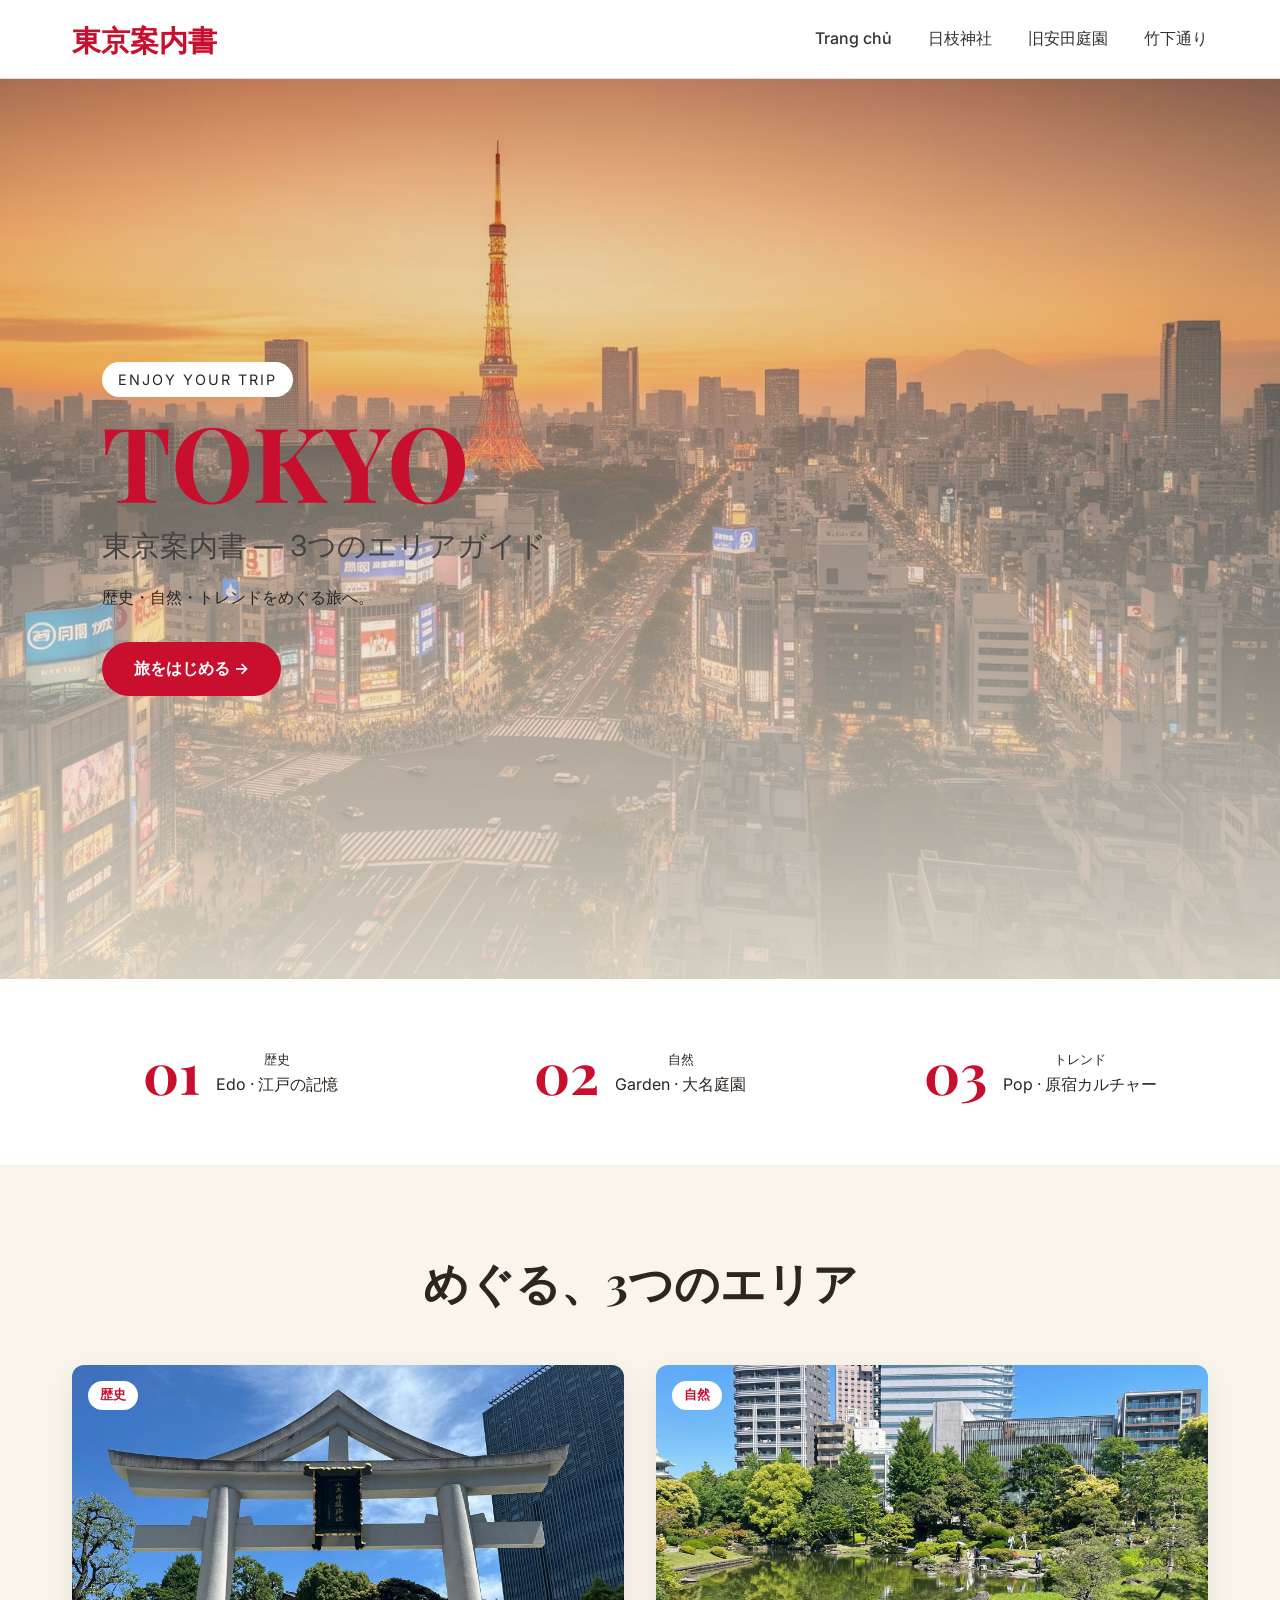
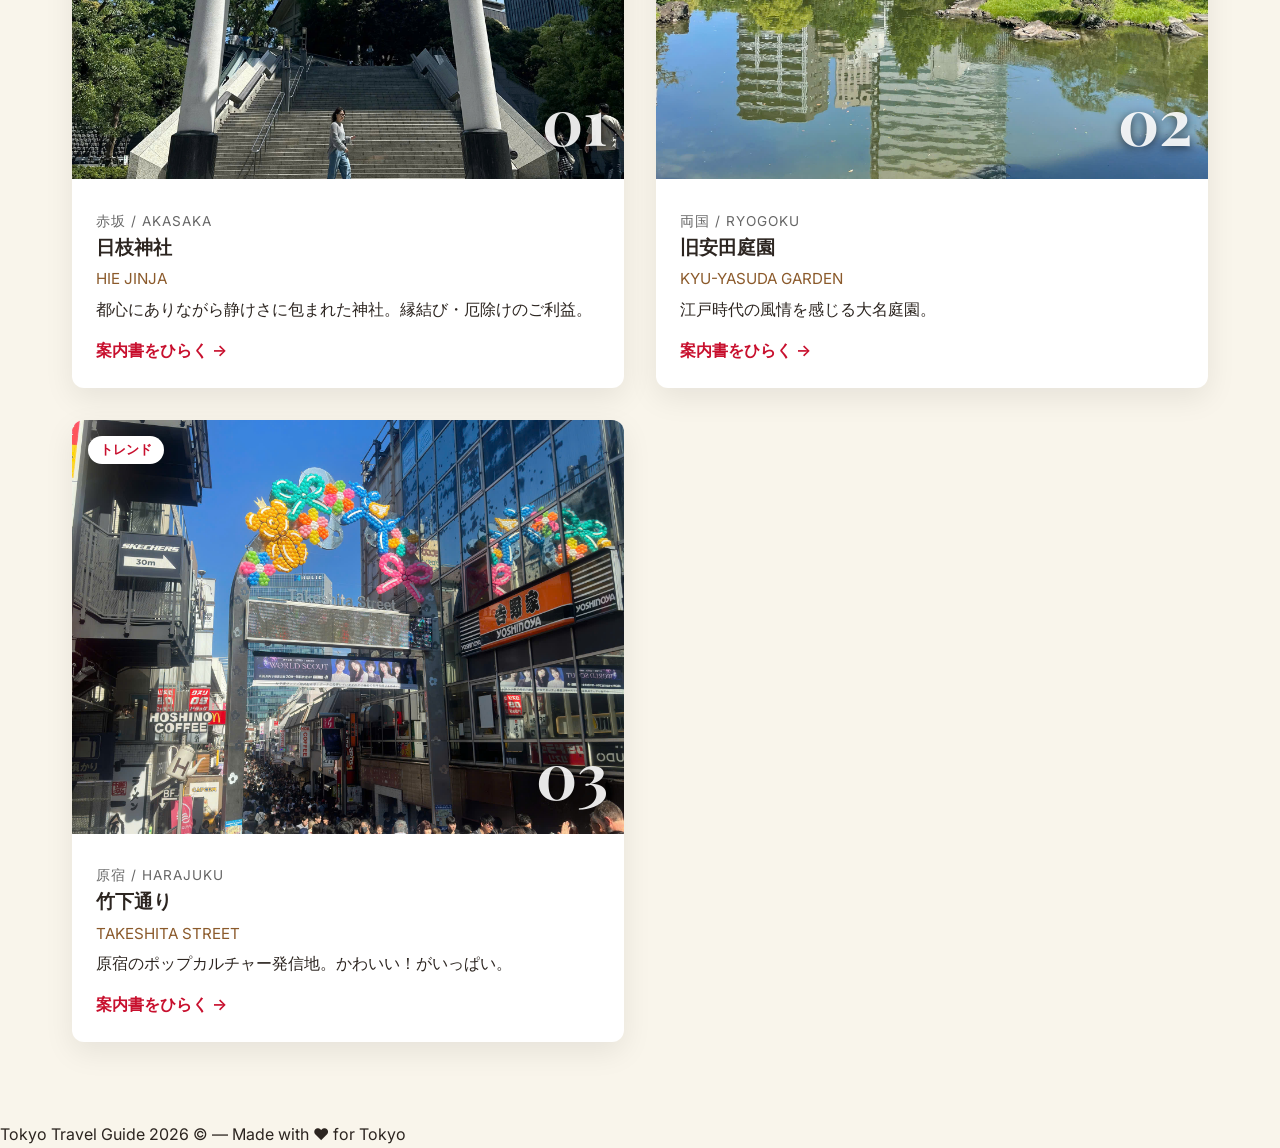
==== index.html @ 8ff888a6 "..." ====
<!DOCTYPE html>
<html lang="vi">
<head>
  <meta charset="UTF-8">
  <meta name="viewport" content="width=device-width, initial-scale=1.0">
  <meta name="google-site-verification" content="y7uk4CT55xL7NDt7RPCHn3eJYtoaYUUge5u9SjyBNOw" />
  <title>東京案内書 — Tokyo Travel Guide</title>
  <link rel="stylesheet" href="css/style.css">
  <link href="https://fonts.googleapis.com/css2?family=Noto+Serif+JP:wght@400;700&family=Playfair+Display:wght@700&family=Inter:wght@400;500;600&display=swap" rel="stylesheet">
</head>
<body>
  <!-- Navbar -->
  <nav class="navbar">
    <div class="nav-container">
      <a href="index.html" class="logo">東京案内書</a>
      <div class="nav-links">
        <a href="index.html">Trang chủ</a>
        <a href="hie-jinja.html">日枝神社</a>
        <a href="kyu-yasuda.html">旧安田庭園</a>
        <a href="takeshita.html">竹下通り</a>
      </div>
    </div>
  </nav>

  <!-- HERO -->
  <section class="hero">
    <img src="assets/hero-tokyo.jpg" alt="Tokyo" class="hero-bg">
    <div class="hero-overlay"></div>
    <div class="hero-content">
      <div class="badge">ENJOY YOUR TRIP</div>
      <h1>TOKYO</h1>
      <p class="subtitle">東京案内書 — 3つのエリアガイド</p>
      <p class="desc">歴史・自然・トレンドをめぐる旅へ。</p>
      <a href="#spots" class="btn">旅をはじめる →</a>
    </div>
  </section>

  <!-- Intro Strip -->
  <section class="intro-strip">
    <div class="strip-grid">
      <div class="strip-item"><span class="num">01</span><div><small>歴史</small><div>Edo · 江戸の記憶</div></div></div>
      <div class="strip-item"><span class="num">02</span><div><small>自然</small><div>Garden · 大名庭園</div></div></div>
      <div class="strip-item"><span class="num">03</span><div><small>トレンド</small><div>Pop · 原宿カルチャー</div></div></div>
    </div>
  </section>

  <!-- Spots-->
  <section id="spots" class="spots">
    <div class="container">
      <h2>めぐる、3つのエリア</h2>
      <div class="spots-grid">
        <a href="hie-jinja.html" class="spot-card">
          <div class="img-wrapper">
            <img src="assets/hie.jpg" alt="日枝神社">
            <div class="tag">歴史</div>
            <div class="number">01</div>
          </div>
          <div class="content">
            <div class="area">赤坂 / AKASAKA</div>
            <h3>日枝神社</h3>
            <div class="romaji">HIE JINJA</div>
            <p>都心にありながら静けさに包まれた神社。縁結び・厄除けのご利益。</p>
            <span class="link">案内書をひらく →</span>
          </div>
        </a>

        <a href="kyu-yasuda.html" class="spot-card">
          <div class="img-wrapper">
            <img src="assets/yasuda.jpg" alt="旧安田庭園">
            <div class="tag">自然</div>
            <div class="number">02</div>
          </div>
          <div class="content">
            <div class="area">両国 / RYOGOKU</div>
            <h3>旧安田庭園</h3>
            <div class="romaji">KYU-YASUDA GARDEN</div>
            <p>江戸時代の風情を感じる大名庭園。</p>
            <span class="link">案内書をひらく →</span>
          </div>
        </a>

        <a href="takeshita.html" class="spot-card">
          <div class="img-wrapper">
            <img src="assets/takeshita.jpg" alt="竹下通り">
            <div class="tag">トレンド</div>
            <div class="number">03</div>
          </div>
          <div class="content">
            <div class="area">原宿 / HARAJUKU</div>
            <h3>竹下通り</h3>
            <div class="romaji">TAKESHITA STREET</div>
            <p>原宿のポップカルチャー発信地。かわいい！がいっぱい。</p>
            <span class="link">案内書をひらく →</span>
          </div>
        </a>
      </div>
    </div>
  </section>

  <footer class="footer">
    <p>Tokyo Travel Guide 2026 © — Made with ❤️ for Tokyo</p>
  </footer>

  <script src="js/script.js"></script>
</body>
</html>
---- css/style.css ----
:root {
  --primary: #c8102e;
  --paper: #f8f1e3;
  --text: #2c2520;
  --accent: #8b5a2b;
}

* { margin:0; padding:0; box-sizing:border-box; }
body {
  font-family: 'Inter', system-ui, sans-serif;
  color: var(--text);
  line-height: 1.6;
  background: #f9f5eb;
}

/* Navbar */
.navbar {
  background: white;
  border-bottom: 1px solid #ddd;
  position: sticky;
  top: 0;
  z-index: 100;
}
.nav-container {
  max-width: 1200px;
  margin: 0 auto;
  padding: 1rem 2rem;
  display: flex;
  justify-content: space-between;
  align-items: center;
}
.logo {
  font-family: 'Playfair Display', serif;
  font-size: 1.8rem;
  font-weight: 700;
  color: var(--primary);
  text-decoration: none;
}
.nav-links a {
  margin-left: 2rem;
  text-decoration: none;
  color: #333;
  font-weight: 500;
}

/* Hero */
.hero {
  height: 100vh;
  position: relative;
  display: flex;
  align-items: center;
}
.hero-bg {
  position: absolute;
  inset: 0;
  width: 100%;
  height: 100%;
  object-fit: cover;
}
.hero-overlay {
  position: absolute;
  inset: 0;
  background: linear-gradient(to bottom, rgba(0,0,0,0.1), rgba(248,241,227,0.85));
}
.hero-content {
  position: relative;
  max-width: 700px;
  margin-left: 8%;
  z-index: 2;
}
.badge {
  display: inline-block;
  background: white;
  padding: 6px 16px;
  border-radius: 9999px;
  font-size: 0.9rem;
  letter-spacing: 2px;
  margin-bottom: 1rem;
}
.hero-content h1 {
  font-family: 'Playfair Display', serif;
  font-size: 6.5rem;
  line-height: 0.9;
  color: var(--primary);
}
.subtitle {
  font-size: 1.8rem;
  margin: 1rem 0;
  color: #444;
}
.btn {
  display: inline-block;
  background: var(--primary);
  color: white;
  padding: 14px 32px;
  border-radius: 9999px;
  text-decoration: none;
  font-weight: 600;
  margin-top: 2rem;
  transition: all 0.3s;
}
.btn:hover { transform: translateY(-3px); background: #a00; }

/* Intro Strip */
.intro-strip {
  background: white;
  padding: 2rem 0;
  border-bottom: 1px solid #eee;
}
.strip-grid {
  max-width: 1200px;
  margin: 0 auto;
  display: grid;
  grid-template-columns: repeat(3, 1fr);
  text-align: center;
}
.strip-item {
  display: flex;
  align-items: center;
  justify-content: center;
  gap: 1rem;
  padding: 1rem;
}
.num {
  font-size: 3.5rem;
  font-weight: 700;
  color: var(--primary);
  font-family: 'Playfair Display', serif;
}

/* Spots */
.spots { padding: 5rem 0; background: #f9f5eb; }
.container { max-width: 1200px; margin: 0 auto; padding: 0 2rem; }
.spots h2 {
  text-align: center;
  font-size: 2.8rem;
  margin-bottom: 3rem;
  font-family: 'Playfair Display', serif;
}
.spots-grid {
  display: grid;
  grid-template-columns: repeat(auto-fit, minmax(360px, 1fr));
  gap: 2rem;
}
.spot-card {
  background: white;
  border-radius: 12px;
  overflow: hidden;
  box-shadow: 0 10px 30px rgba(0,0,0,0.08);
  transition: transform 0.4s;
  text-decoration: none;
  color: inherit;
}
.spot-card:hover {
  transform: translateY(-12px);
}
.img-wrapper {
  position: relative;
  aspect-ratio: 4/3;
}
.img-wrapper img {
  width: 100%;
  height: 100%;
  object-fit: cover;
}
.tag {
  position: absolute;
  top: 16px;
  left: 16px;
  background: white;
  padding: 4px 12px;
  border-radius: 9999px;
  font-size: 0.8rem;
  font-weight: 600;
  color: var(--primary);
}
.number {
  position: absolute;
  bottom: 16px;
  right: 16px;
  font-size: 4rem;
  font-weight: 700;
  color: rgba(255,255,255,0.9);
  font-family: 'Playfair Display', serif;
  text-shadow: 0 2px 10px rgba(0,0,0,0.6);
}
.content {
  padding: 1.5rem;
}
.area { font-size: 0.85rem; color: #666; letter-spacing: 1px; }
.romaji { color: var(--accent); font-size: 0.95rem; margin: 0.3rem 0; }
.link {
  color: var(--primary);
  font-weight: 600;
  margin-top: 1rem;
  display: inline-block;
}

/* ==================== CSS CHO TRANG CHI TIẾT (hie-jinja, kyu-yasuda, takeshita) ==================== */
.spot-hero {
  height: 85vh;
  position: relative;
  display: flex;
  align-items: center;
}
.spot-hero img {
  position: absolute;
  inset: 0;
  width: 100%;
  height: 100%;
  object-fit: cover;
}
.hero-text {
  position: relative;
  z-index: 2;
  max-width: 700px;
  margin-left: 8%;
  color: white;
}
.spot-hero .hero-text h1 {
  font-size: 4.8rem;
  line-height: 1.1;
  text-shadow: 0 4px 20px rgba(0,0,0,0.6);
}
.spot-hero .romaji {
  font-size: 1.4rem;
  margin-top: 8px;
}

/* Spot Content */
.spot-content {
  padding: 4rem 0;
}
.info-grid {
  display: grid;
  grid-template-columns: repeat(auto-fit, minmax(240px, 1fr));
  gap: 1.5rem;
  margin: 3rem 0;
}
.info-item {
  background: white;
  padding: 1.5rem;
  border-radius: 12px;
  box-shadow: 0 5px 15px rgba(0,0,0,0.05);
}
.highlights {
  display: grid;
  grid-template-columns: repeat(auto-fit, minmax(300px, 1fr));
  gap: 1.5rem;
  margin: 3rem 0;
}
.highlight-card {
  background: white;
  padding: 1.8rem;
  border-radius: 12px;
}
.route-list {
  background: white;
  padding: 2rem;
  border-radius: 12px;
  margin: 2.5rem 0;
}
.route-list li {
  padding: 1rem 0;
  border-bottom: 1px dashed #ddd;
}
.route-list li:last-child { border: none; }

.closing {
  text-align: center;
  font-size: 1.45rem;
  font-style: italic;
  color: var(--accent);
  margin: 4rem 0;
  padding: 2rem;
}

/* Responsive */
@media (max-width: 768px) {
  .hero-content h1 { font-size: 4.5rem; }
  .spot-hero .hero-text h1 { font-size: 3.5rem; }
  .strip-grid { grid-template-columns: 1fr; }
  .nav-links a { margin-left: 1rem; font-size: 0.95rem; }
}
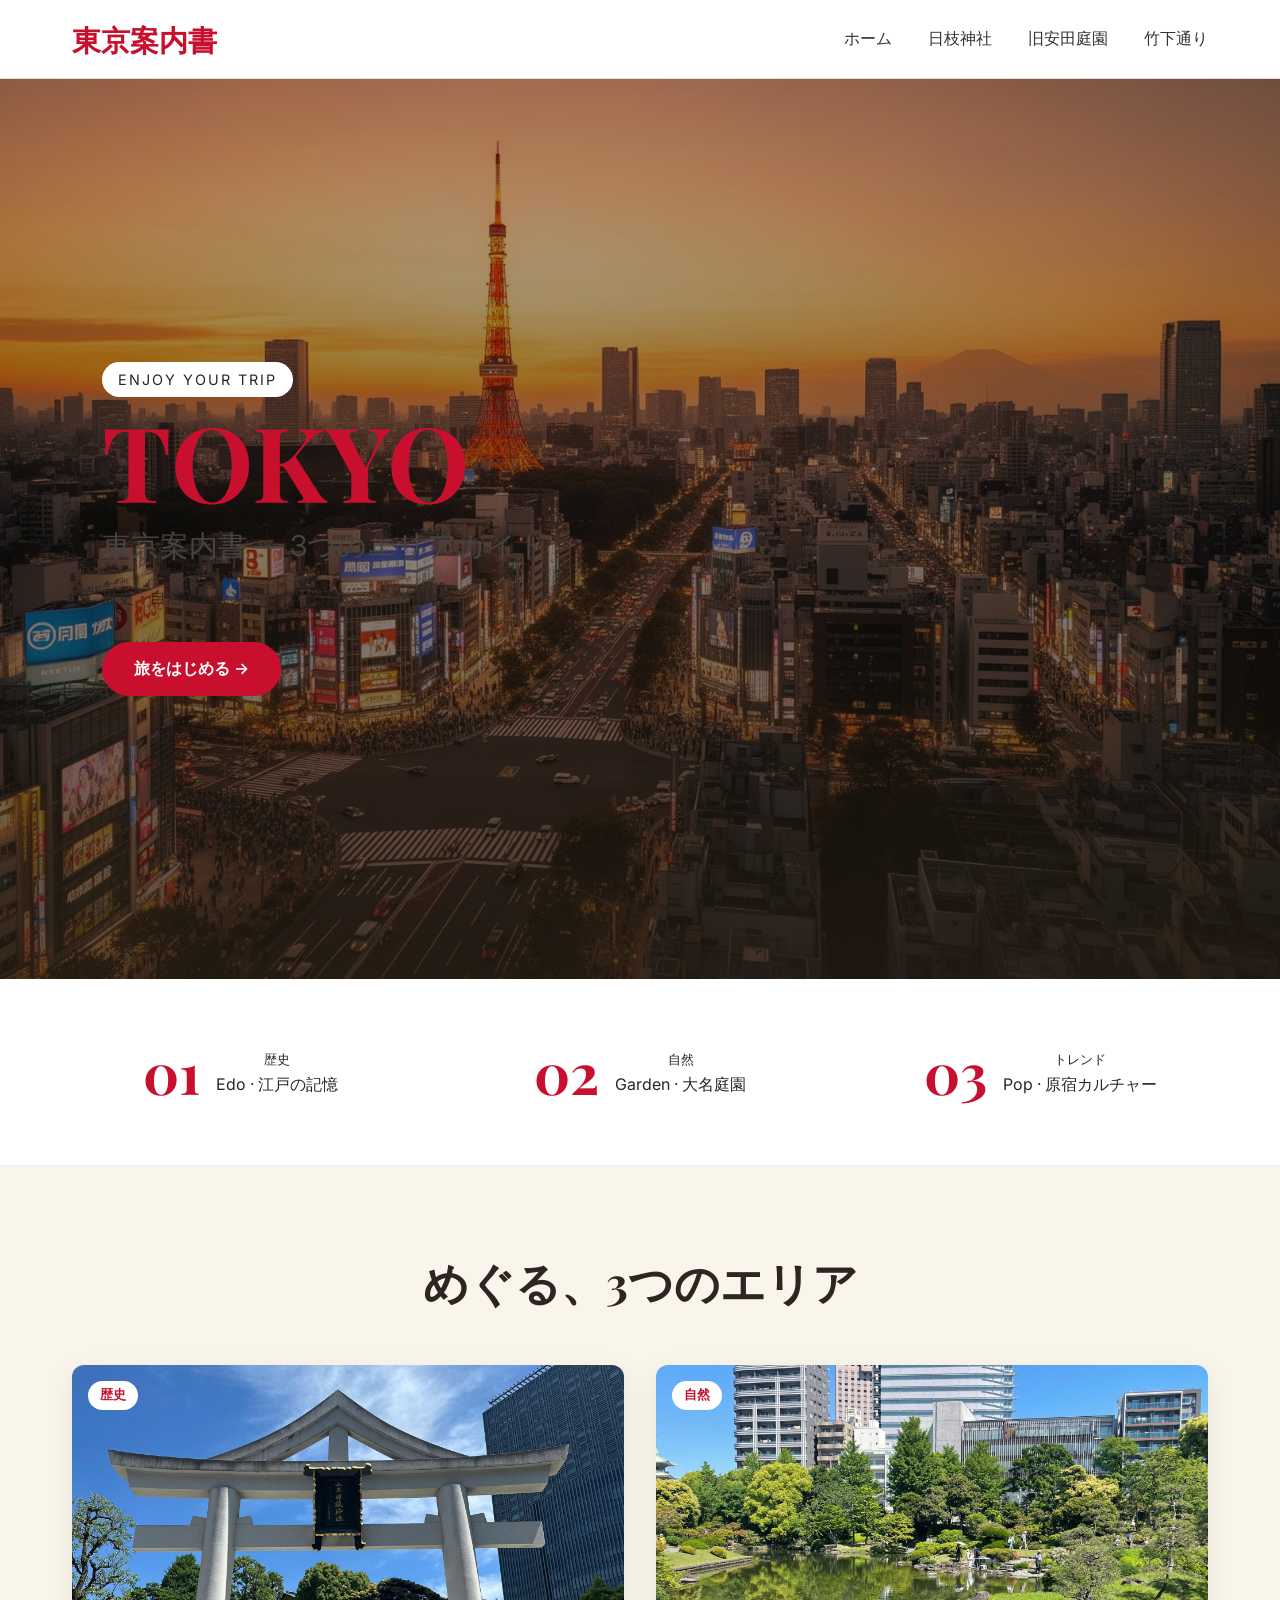
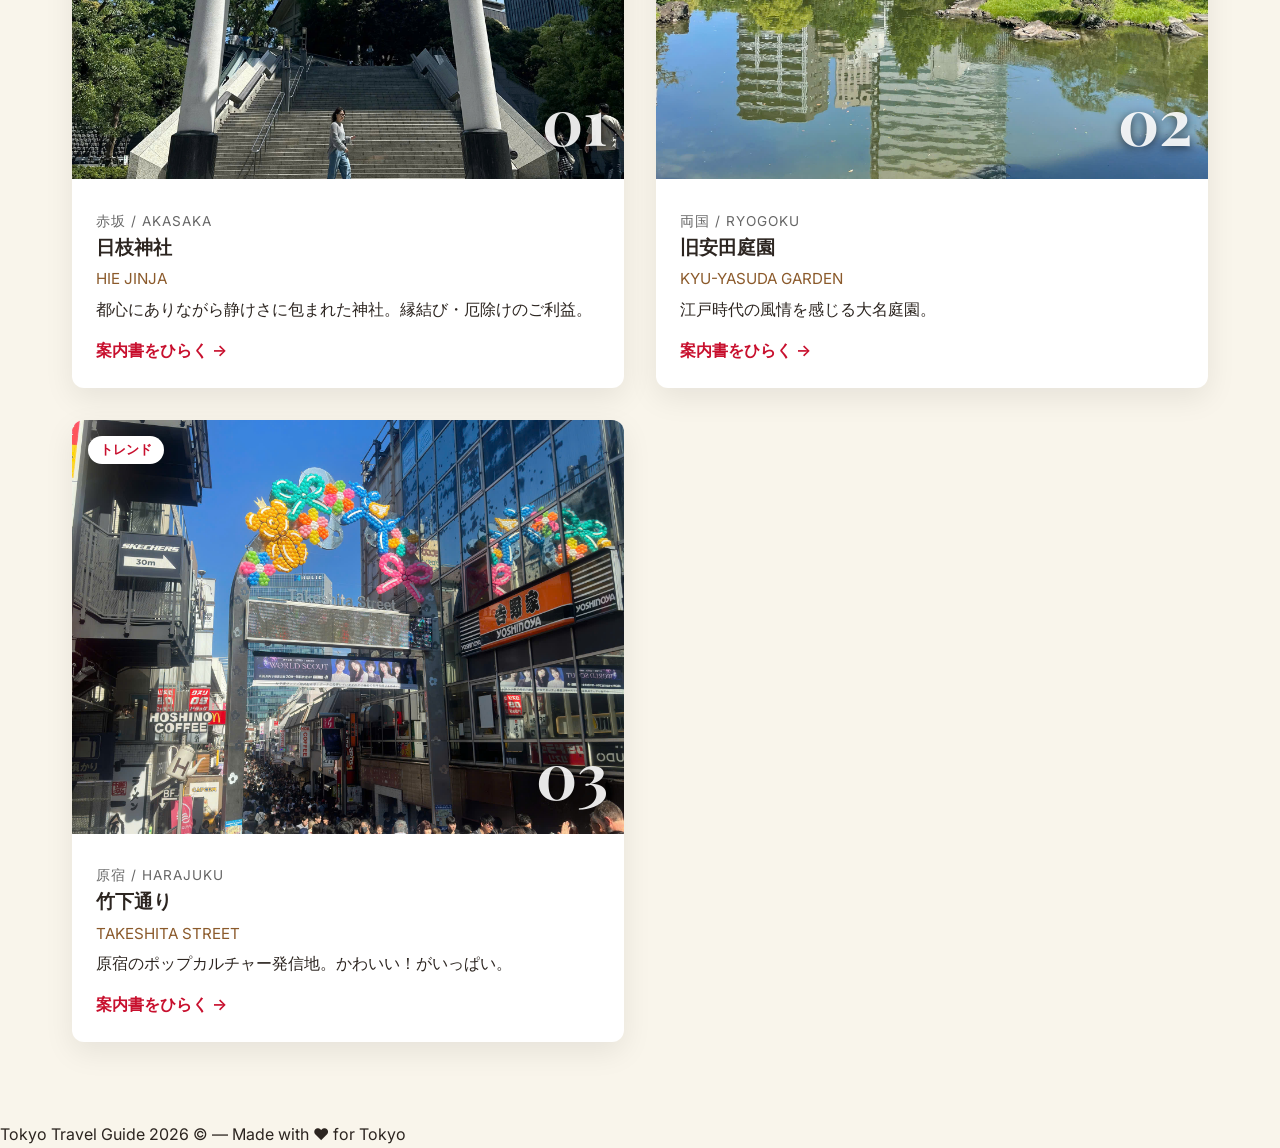
==== commit 17705f2b: "add images" ====
--- a/index.html
+++ b/index.html
@@ -14,7 +14,7 @@
     <div class="nav-container">
       <a href="index.html" class="logo">東京案内書</a>
       <div class="nav-links">
-        <a href="index.html">Trang chủ</a>
+        <a href="index.html">ホーム</a>
         <a href="hie-jinja.html">日枝神社</a>
         <a href="kyu-yasuda.html">旧安田庭園</a>
         <a href="takeshita.html">竹下通り</a>
--- a/css/style.css
+++ b/css/style.css
@@ -197,88 +197,175 @@
 }
 
 /* ==================== CSS CHO TRANG CHI TIẾT (hie-jinja, kyu-yasuda, takeshita) ==================== */
+/* ==================== SPOT DETAIL PAGES ==================== */
 .spot-hero {
-  height: 85vh;
+  height: 78vh;
+  min-height: 580px;
   position: relative;
   display: flex;
   align-items: center;
 }
+
 .spot-hero img {
   position: absolute;
   inset: 0;
   width: 100%;
   height: 100%;
   object-fit: cover;
-}
+  filter: brightness(0.85);
+}
+
+.hero-overlay {
+  position: absolute;
+  inset: 0;
+  background: linear-gradient(
+    to bottom,
+    rgba(0,0,0,0.25),
+    rgba(0,0,0,0.45) 50%,
+    rgba(40,30,20,0.75)
+  );
+}
+
 .hero-text {
   position: relative;
   z-index: 2;
-  max-width: 700px;
-  margin-left: 8%;
+  max-width: 720px;
+  margin-left: 9%;
   color: white;
-}
+  padding-right: 2rem;
+}
+
 .spot-hero .hero-text h1 {
-  font-size: 4.8rem;
-  line-height: 1.1;
-  text-shadow: 0 4px 20px rgba(0,0,0,0.6);
-}
+  font-family: 'Playfair Display', serif;
+  font-size: 4.6rem;
+  line-height: 1.05;
+  font-weight: 700;
+  margin-bottom: 0.4rem;
+  text-shadow: 0 4px 25px rgba(0,0,0,0.7);
+}
+
 .spot-hero .romaji {
-  font-size: 1.4rem;
-  margin-top: 8px;
+  font-size: 1.45rem;
+  font-weight: 500;
+  margin-bottom: 0.8rem;
+  opacity: 0.95;
+}
+
+.spot-hero p:last-child {
+  font-size: 1.35rem;
+  max-width: 520px;
 }
 
 /* Spot Content */
 .spot-content {
-  padding: 4rem 0;
-}
+  padding: 5rem 0 6rem;
+  max-width: 1100px;
+  margin: 0 auto;
+}
+
+.intro {
+  font-size: 1.22rem;
+  line-height: 1.75;
+  max-width: 820px;
+  margin-bottom: 3.5rem;
+  color: #3c342a;
+}
+
+/* Info Grid */
 .info-grid {
   display: grid;
-  grid-template-columns: repeat(auto-fit, minmax(240px, 1fr));
-  gap: 1.5rem;
-  margin: 3rem 0;
-}
+  grid-template-columns: repeat(auto-fit, minmax(300px, 1fr));
+  gap: 2rem;
+  margin: 4rem 0;
+}
+
 .info-item {
   background: white;
-  padding: 1.5rem;
-  border-radius: 12px;
-  box-shadow: 0 5px 15px rgba(0,0,0,0.05);
-}
+  padding: 2rem 1.8rem;
+  border-radius: 16px;
+  box-shadow: 0 8px 25px rgba(0,0,0,0.07);
+  border: 1px solid #f0e9d8;
+  transition: transform 0.3s ease;
+}
+
+.info-item:hover {
+  transform: translateY(-6px);
+}
+
+.info-item strong {
+  display: block;
+  font-size: 1.1rem;
+  color: var(--primary);
+  margin-bottom: 0.8rem;
+}
+
+/* Highlights */
 .highlights {
   display: grid;
-  grid-template-columns: repeat(auto-fit, minmax(300px, 1fr));
-  gap: 1.5rem;
-  margin: 3rem 0;
-}
+  grid-template-columns: repeat(auto-fit, minmax(320px, 1fr));
+  gap: 2rem;
+  margin: 4rem 0;
+}
+
 .highlight-card {
   background: white;
-  padding: 1.8rem;
-  border-radius: 12px;
-}
+  padding: 2.2rem 1.8rem;
+  border-radius: 16px;
+  box-shadow: 0 8px 25px rgba(0,0,0,0.06);
+  border: 1px solid #f0e9d8;
+  height: 100%;
+}
+
+.highlight-card h3 {
+  color: var(--primary);
+  margin-bottom: 0.8rem;
+  font-size: 1.35rem;
+}
+
+/* Route List */
 .route-list {
-  background: white;
-  padding: 2rem;
-  border-radius: 12px;
-  margin: 2.5rem 0;
-}
+  background: #fffaf0;
+  padding: 2.8rem 2.5rem;
+  border-radius: 16px;
+  margin: 4rem 0;
+  border: 1px solid #e8dcc2;
+  counter-reset: route-counter;
+}
+
 .route-list li {
-  padding: 1rem 0;
-  border-bottom: 1px dashed #ddd;
-}
-.route-list li:last-child { border: none; }
-
+  padding: 1.1rem 0 1.1rem 2.2rem;
+  border-bottom: 1px dashed #d4c4a8;
+  position: relative;
+  font-size: 1.15rem;
+  color: #3c342a;
+}
+
+.route-list li:last-child {
+  border-bottom: none;
+}
+
+.route-list li::before {
+  counter-increment: route-counter;
+  content: "0" counter(route-counter);
+  position: absolute;
+  left: 0;
+  color: var(--primary);
+  font-family: 'Playfair Display', serif;
+  font-size: 1.4rem;
+  font-weight: 700;
+}
+
+/* Closing */
 .closing {
   text-align: center;
-  font-size: 1.45rem;
+  font-size: 1.55rem;
   font-style: italic;
   color: var(--accent);
-  margin: 4rem 0;
-  padding: 2rem;
-}
-
-/* Responsive */
-@media (max-width: 768px) {
-  .hero-content h1 { font-size: 4.5rem; }
-  .spot-hero .hero-text h1 { font-size: 3.5rem; }
-  .strip-grid { grid-template-columns: 1fr; }
-  .nav-links a { margin-left: 1rem; font-size: 0.95rem; }
+  margin: 5rem auto 2rem;
+  padding: 2.5rem 3rem;
+  background: white;
+  border-radius: 20px;
+  max-width: 760px;
+  box-shadow: 0 10px 30px rgba(0,0,0,0.06);
+  border: 1px solid #f0e9d8;
 }
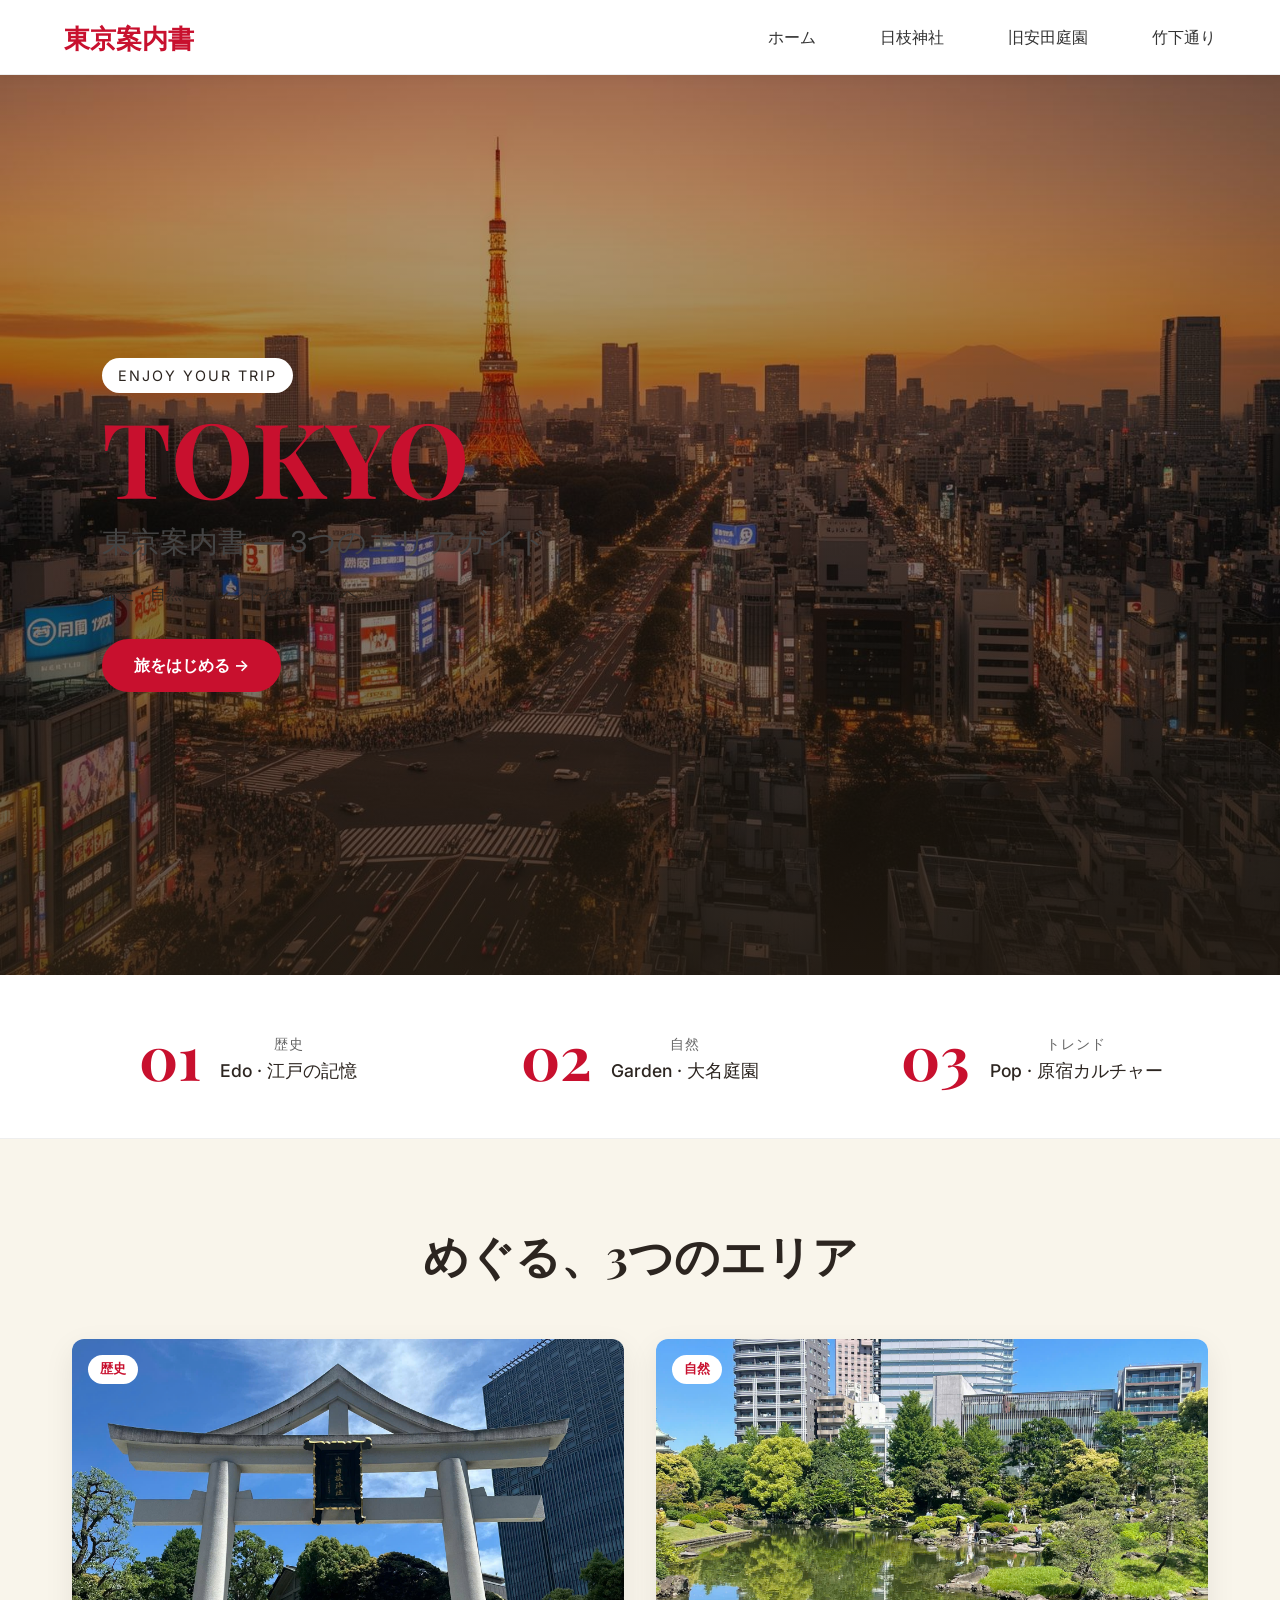
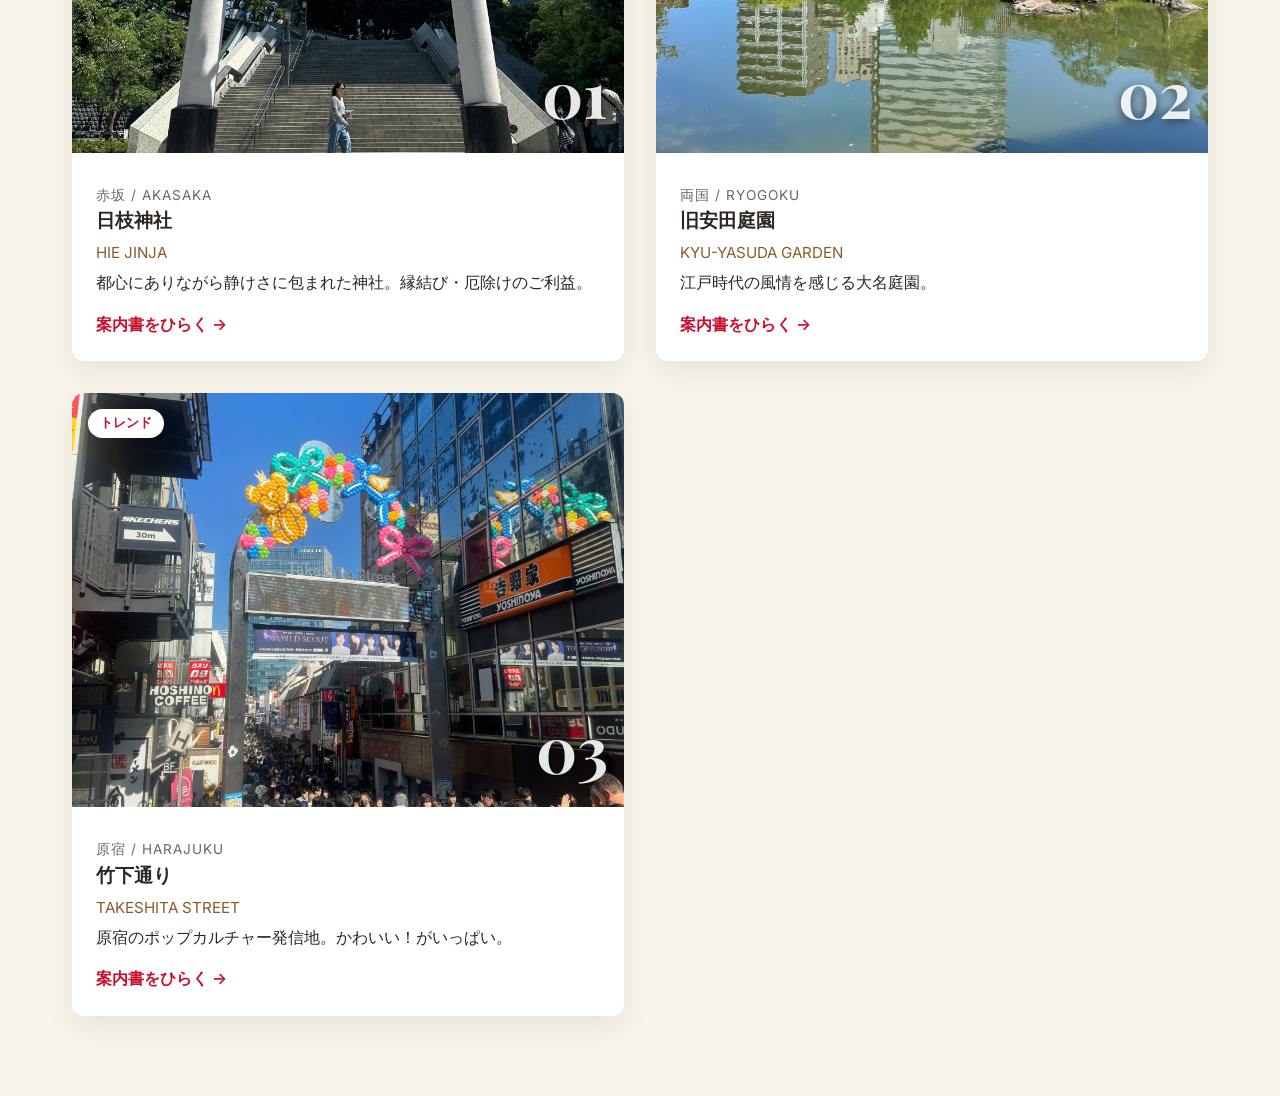
==== commit 740b421c: "update reponsive" ====
--- a/index.html
+++ b/index.html
@@ -97,9 +97,6 @@
     </div>
   </section>
 
-  <footer class="footer">
-    <p>Tokyo Travel Guide 2026 © — Made with ❤️ for Tokyo</p>
-  </footer>
 
   <script src="js/script.js"></script>
 </body>
--- a/css/style.css
+++ b/css/style.css
@@ -368,4 +368,317 @@
   max-width: 760px;
   box-shadow: 0 10px 30px rgba(0,0,0,0.06);
   border: 1px solid #f0e9d8;
+}
+
+/* ==================== RESPONSIVE - MOBILE ==================== */
+@media (max-width: 1024px) {
+  .hero-content h1 { font-size: 5.2rem; }
+  .spot-hero .hero-text h1 { font-size: 3.8rem; }
+}
+
+@media (max-width: 768px) {
+  .nav-container {
+    padding: 1rem 1.2rem;
+  }
+
+  .nav-links {
+    display: none; /* Sẽ hiện lại bằng Hamburger menu */
+    gap: 1.2rem;
+    font-size: 0.95rem;
+  }
+
+  .hero {
+    height: 85vh;
+    min-height: 520px;
+  }
+
+  .hero-content {
+    margin-left: 5%;
+    padding-right: 1rem;
+  }
+
+  .hero-content h1 {
+    font-size: 4.2rem;
+  }
+
+  .spot-hero {
+    height: 65vh;
+    min-height: 420px;
+  }
+
+  .spot-hero .hero-text h1 {
+    font-size: 3.2rem;
+  }
+
+  .spot-hero .romaji {
+    font-size: 1.25rem;
+  }
+
+  .container {
+    padding: 0 1.2rem;
+  }
+
+  .intro {
+    font-size: 1.1rem;
+  }
+
+  .spots-grid,
+  .info-grid,
+  .highlights {
+    grid-template-columns: 1fr;
+    gap: 1.8rem;
+  }
+
+  .highlight-card,
+  .info-item {
+    padding: 1.6rem;
+  }
+
+  .route-list {
+    padding: 1.8rem 1.5rem;
+  }
+
+  .route-list li {
+    padding: 1rem 0 1rem 2rem;
+    font-size: 1.08rem;
+  }
+}
+
+@media (max-width: 480px) {
+  .logo {
+    font-size: 1.5rem;
+  }
+
+  .hero-content h1 {
+    font-size: 3.6rem;
+  }
+
+  .spot-hero .hero-text h1 {
+    font-size: 2.85rem;
+  }
+
+  .subtitle {
+    font-size: 1.3rem;
+  }
+
+  .btn {
+    padding: 13px 26px;
+    font-size: 1rem;
+  }
+
+  .spots h2,
+  .spot-content h2 {
+    font-size: 2.1rem;
+  }
+
+  .closing {
+    font-size: 1.3rem;
+    padding: 1.8rem 1.5rem;
+    margin: 3rem 0;
+  }
+}
+
+/* Hamburger Menu */
+.hamburger {
+  font-size: 1.8rem;
+  background: none;
+  border: none;
+  cursor: pointer;
+  color: var(--primary);
+  padding: 0.5rem;
+}
+
+@media (max-width: 768px) {
+  .nav-links {
+    display: none;
+  }
+}
+
+/* ==================== INTRO STRIP ==================== */
+.intro-strip {
+  background: white;
+  padding: 2.2rem 0;
+  border-bottom: 1px solid #eee;
+}
+
+.strip-grid {
+  max-width: 1200px;
+  margin: 0 auto;
+  display: grid;
+  grid-template-columns: repeat(auto-fit, minmax(280px, 1fr));
+  gap: 1.5rem;
+  padding: 0 1.5rem;
+  text-align: center;
+}
+
+.strip-item {
+  display: flex;
+  align-items: center;
+  justify-content: center;
+  gap: 1.2rem;
+  padding: 1rem 0.8rem;
+  transition: all 0.3s;
+}
+
+.num {
+  font-size: 3.8rem;
+  font-weight: 700;
+  color: var(--primary);
+  font-family: 'Playfair Display', serif;
+  line-height: 1;
+  flex-shrink: 0;
+}
+
+.strip-item small {
+  font-size: 0.85rem;
+  color: #666;
+  letter-spacing: 1px;
+}
+
+.strip-item div:last-child {
+  font-size: 1.1rem;
+  font-weight: 500;
+  color: var(--text);
+}
+
+/* ==================== RESPONSIVE CHO INTRO STRIP ==================== */
+@media (max-width: 768px) {
+  .strip-grid {
+    grid-template-columns: 1fr;
+    gap: 1.8rem;
+    padding: 0 1.2rem;
+  }
+
+  .strip-item {
+    gap: 1rem;
+    padding: 0.8rem 0;
+    justify-content: flex-start;
+    text-align: left;
+  }
+
+  .num {
+    font-size: 3.2rem;
+  }
+
+  .strip-item div:last-child {
+    font-size: 1.05rem;
+  }
+}
+
+@media (max-width: 480px) {
+  .num {
+    font-size: 2.8rem;
+  }
+
+  .strip-item {
+    gap: 0.9rem;
+  }
+
+  .strip-item small {
+    font-size: 0.8rem;
+  }
+
+  .strip-item div:last-child {
+    font-size: 1rem;
+  }
+}
+
+/* ==================== NAVBAR ==================== */
+.navbar {
+  background: rgba(255, 255, 255, 0.98);
+  backdrop-filter: blur(8px);
+  border-bottom: 1px solid #eee;
+  position: sticky;
+  top: 0;
+  z-index: 1000;
+  box-shadow: 0 2px 10px rgba(0,0,0,0.05);
+}
+
+.nav-container {
+  max-width: 1200px;
+  margin: 0 auto;
+  padding: 1rem 1.5rem;
+  display: flex;
+  justify-content: space-between;
+  align-items: center;
+}
+
+.logo {
+  font-family: 'Playfair Display', serif;
+  font-size: 1.65rem;
+  font-weight: 700;
+  color: var(--primary);
+  text-decoration: none;
+  display: flex;
+  align-items: center;
+}
+
+.logo-jp {
+  font-size: 1.55rem;
+}
+
+/* Desktop Menu */
+.nav-links {
+  display: flex;
+  gap: 2rem;
+  align-items: center;
+}
+
+.nav-links a {
+  text-decoration: none;
+  color: #333;
+  font-weight: 500;
+  font-size: 1.02rem;
+  transition: color 0.3s;
+}
+
+.nav-links a:hover {
+  color: var(--primary);
+}
+
+/* Hamburger */
+.hamburger {
+  display: none;
+  font-size: 1.9rem;
+  background: none;
+  border: none;
+  color: var(--primary);
+  cursor: pointer;
+  padding: 0.4rem;
+}
+
+/* ==================== MOBILE MENU ==================== */
+@media (max-width: 768px) {
+  .nav-links {
+    position: fixed;
+    top: 70px;
+    left: -100%;
+    width: 100%;
+    height: calc(100vh - 70px);
+    background: white;
+    flex-direction: column;
+    align-items: center;
+    justify-content: flex-start;
+    padding-top: 3rem;
+    gap: 2.5rem;
+    transition: left 0.4s ease;
+    box-shadow: 0 10px 20px rgba(0,0,0,0.1);
+    z-index: 999;
+  }
+
+  .nav-links.active {
+    left: 0;
+  }
+
+  .hamburger {
+    display: block;
+  }
+
+  .logo {
+    font-size: 1.45rem;
+  }
+
+  .nav-container {
+    padding: 1rem 1.2rem;
+  }
 }
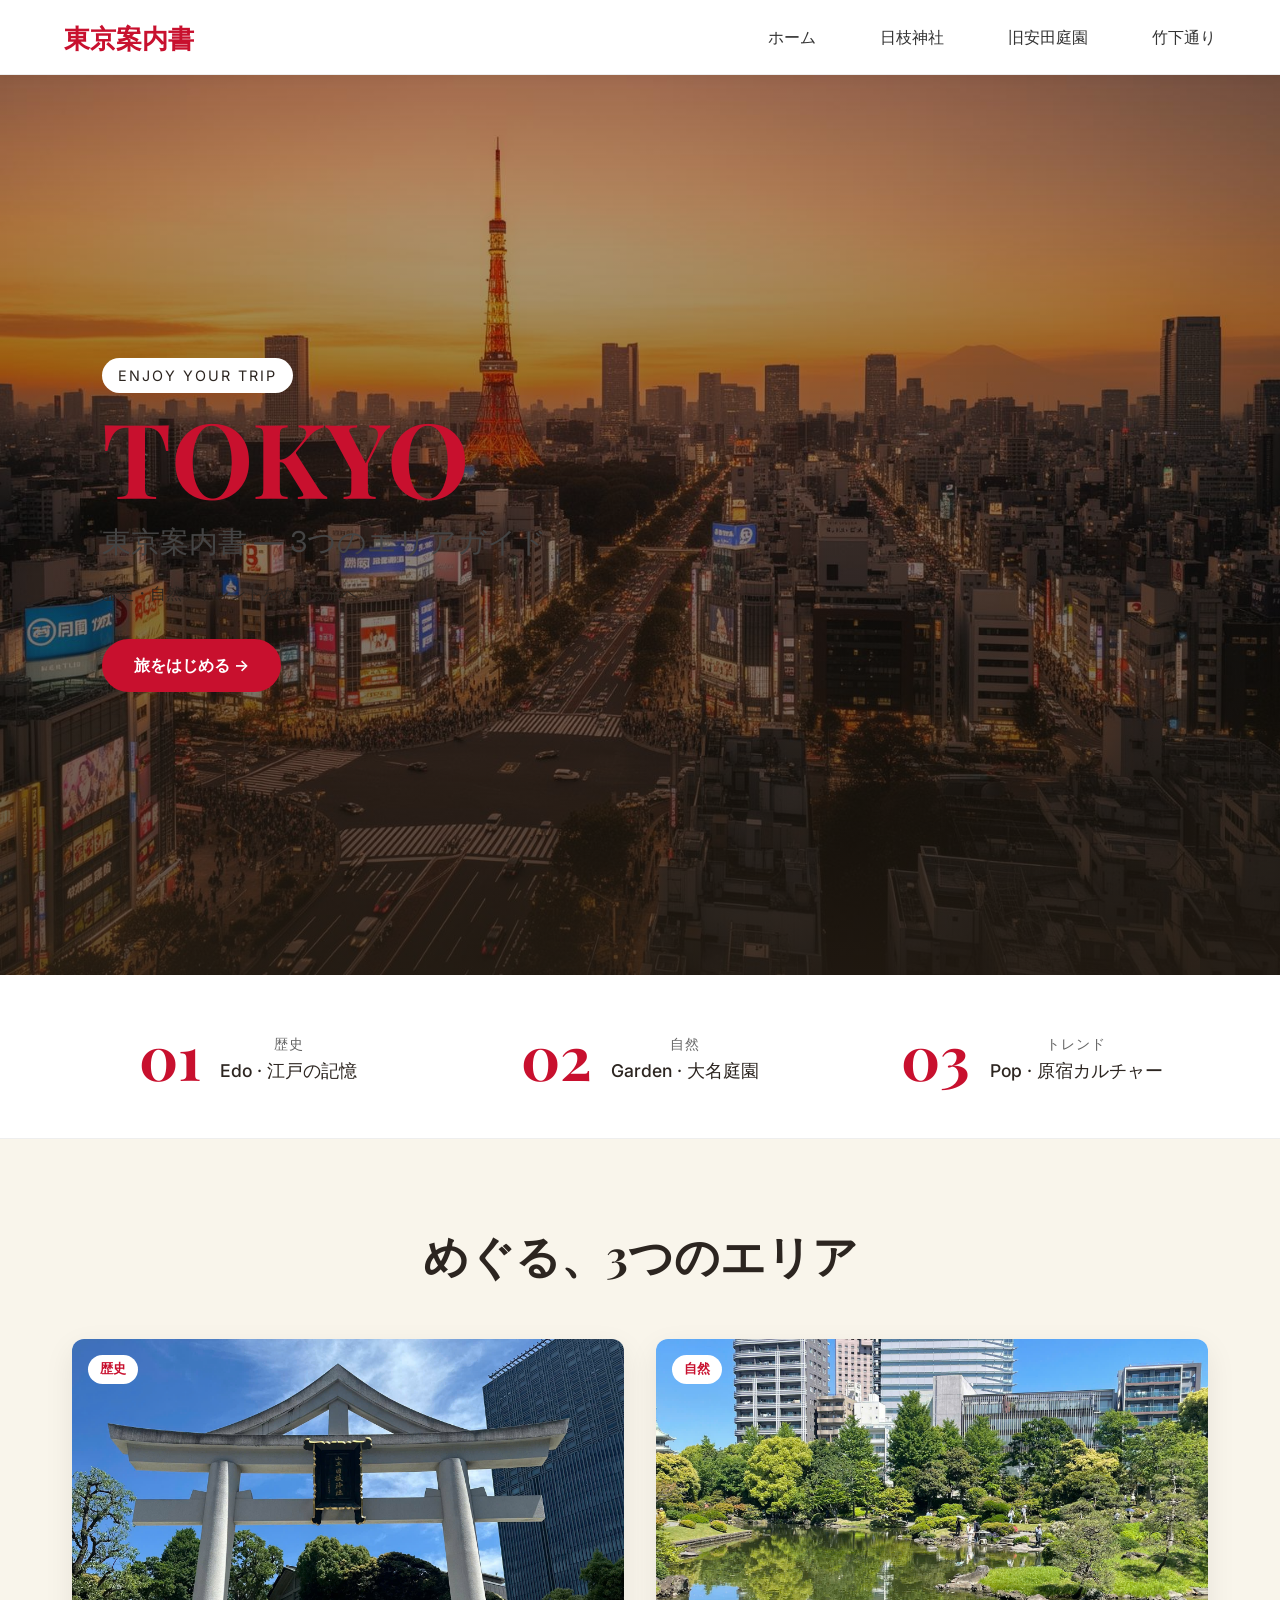
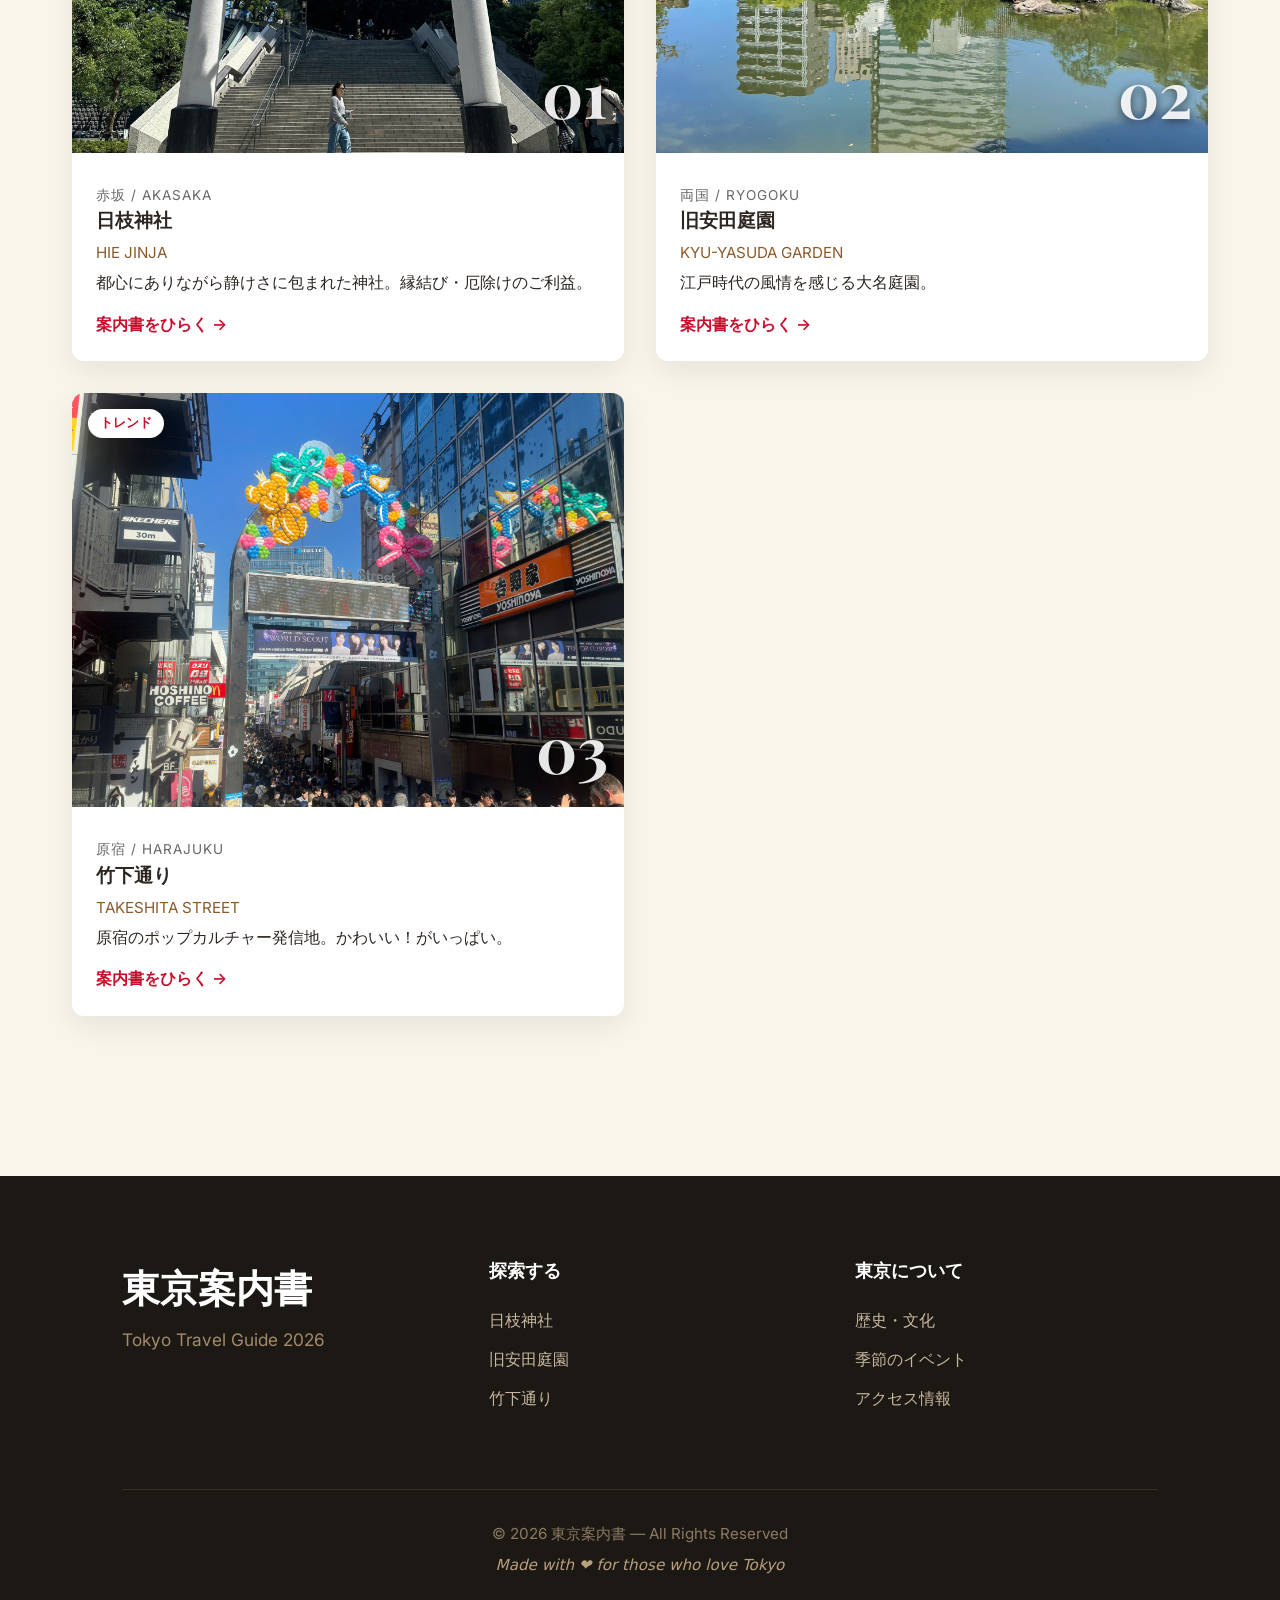
==== commit 8f1a8b20: "add footer" ====
--- a/index.html
+++ b/index.html
@@ -97,6 +97,38 @@
     </div>
   </section>
 
+  <footer class="footer">
+  <div class="footer-container">
+    <div class="footer-content">
+      <!-- Cột 1: Logo -->
+      <div class="footer-col footer-logo-col">
+        <a href="index.html" class="footer-logo">東京案内書</a>
+        <p class="footer-subtitle">Tokyo Travel Guide 2026</p>
+      </div>
+
+      <!-- Cột 2: 探索する -->
+      <div class="footer-col">
+        <h4>探索する</h4>
+        <a href="hie-jinja.html">日枝神社</a>
+        <a href="kyu-yasuda.html">旧安田庭園</a>
+        <a href="takeshita.html">竹下通り</a>
+      </div>
+
+      <!-- Cột 3: 東京について -->
+      <div class="footer-col">
+        <h4>東京について</h4>
+        <a href="#">歴史・文化</a>
+        <a href="#">季節のイベント</a>
+        <a href="#">アクセス情報</a>
+      </div>
+    </div>
+
+    <div class="footer-bottom">
+      <p>© 2026 東京案内書 — All Rights Reserved</p>
+      <p class="made-with">Made with ❤️ for those who love Tokyo</p>
+    </div>
+  </div>
+</footer>
 
   <script src="js/script.js"></script>
 </body>
--- a/css/style.css
+++ b/css/style.css
@@ -681,4 +681,92 @@
   .nav-container {
     padding: 1rem 1.2rem;
   }
+}
+
+/* ==================== FOOTER ==================== */
+.footer {
+  background: #1c1814;
+  color: #d4c4a8;
+  padding: 5rem 0 3rem;
+  margin-top: 5rem;
+}
+
+.footer-container {
+  max-width: 1100px;
+  margin: 0 auto;
+  padding: 0 2rem;
+}
+
+.footer-content {
+  display: grid;
+  grid-template-columns: repeat(3, 1fr);
+  gap: 4rem;
+  margin-bottom: 4rem;
+}
+
+.footer-logo-col .footer-logo {
+  font-family: 'Playfair Display', serif;
+  font-size: 2.35rem;
+  font-weight: 700;
+  color: #fff;
+  text-decoration: none;
+  display: block;
+  margin-bottom: 0.6rem;
+}
+
+.footer-subtitle {
+  color: #a38b6b;
+  font-size: 1.08rem;
+  margin: 0;
+}
+
+.footer-col h4 {
+  color: #fff;
+  font-size: 1.15rem;
+  margin-bottom: 1.4rem;
+  font-weight: 600;
+}
+
+.footer-col a {
+  display: block;
+  color: #c8b8a0;
+  text-decoration: none;
+  margin-bottom: 0.85rem;
+  transition: all 0.3s;
+}
+
+.footer-col a:hover {
+  color: #fff;
+  padding-left: 6px;
+}
+
+.footer-bottom {
+  border-top: 1px solid #3a3228;
+  padding-top: 2rem;
+  text-align: center;
+  color: #8c7a62;
+  font-size: 0.95rem;
+}
+
+.made-with {
+  margin-top: 0.4rem;
+  color: #b89f7e;
+  font-style: italic;
+}
+
+/* ==================== RESPONSIVE FOOTER ==================== */
+@media (max-width: 768px) {
+  .footer-content {
+    grid-template-columns: 1fr;
+    gap: 3rem;
+    text-align: center;
+  }
+  
+  .footer-logo-col .footer-logo {
+    font-size: 2.1rem;
+  }
+  
+  .footer {
+    padding: 4rem 0 2.5rem;
+  }
 }
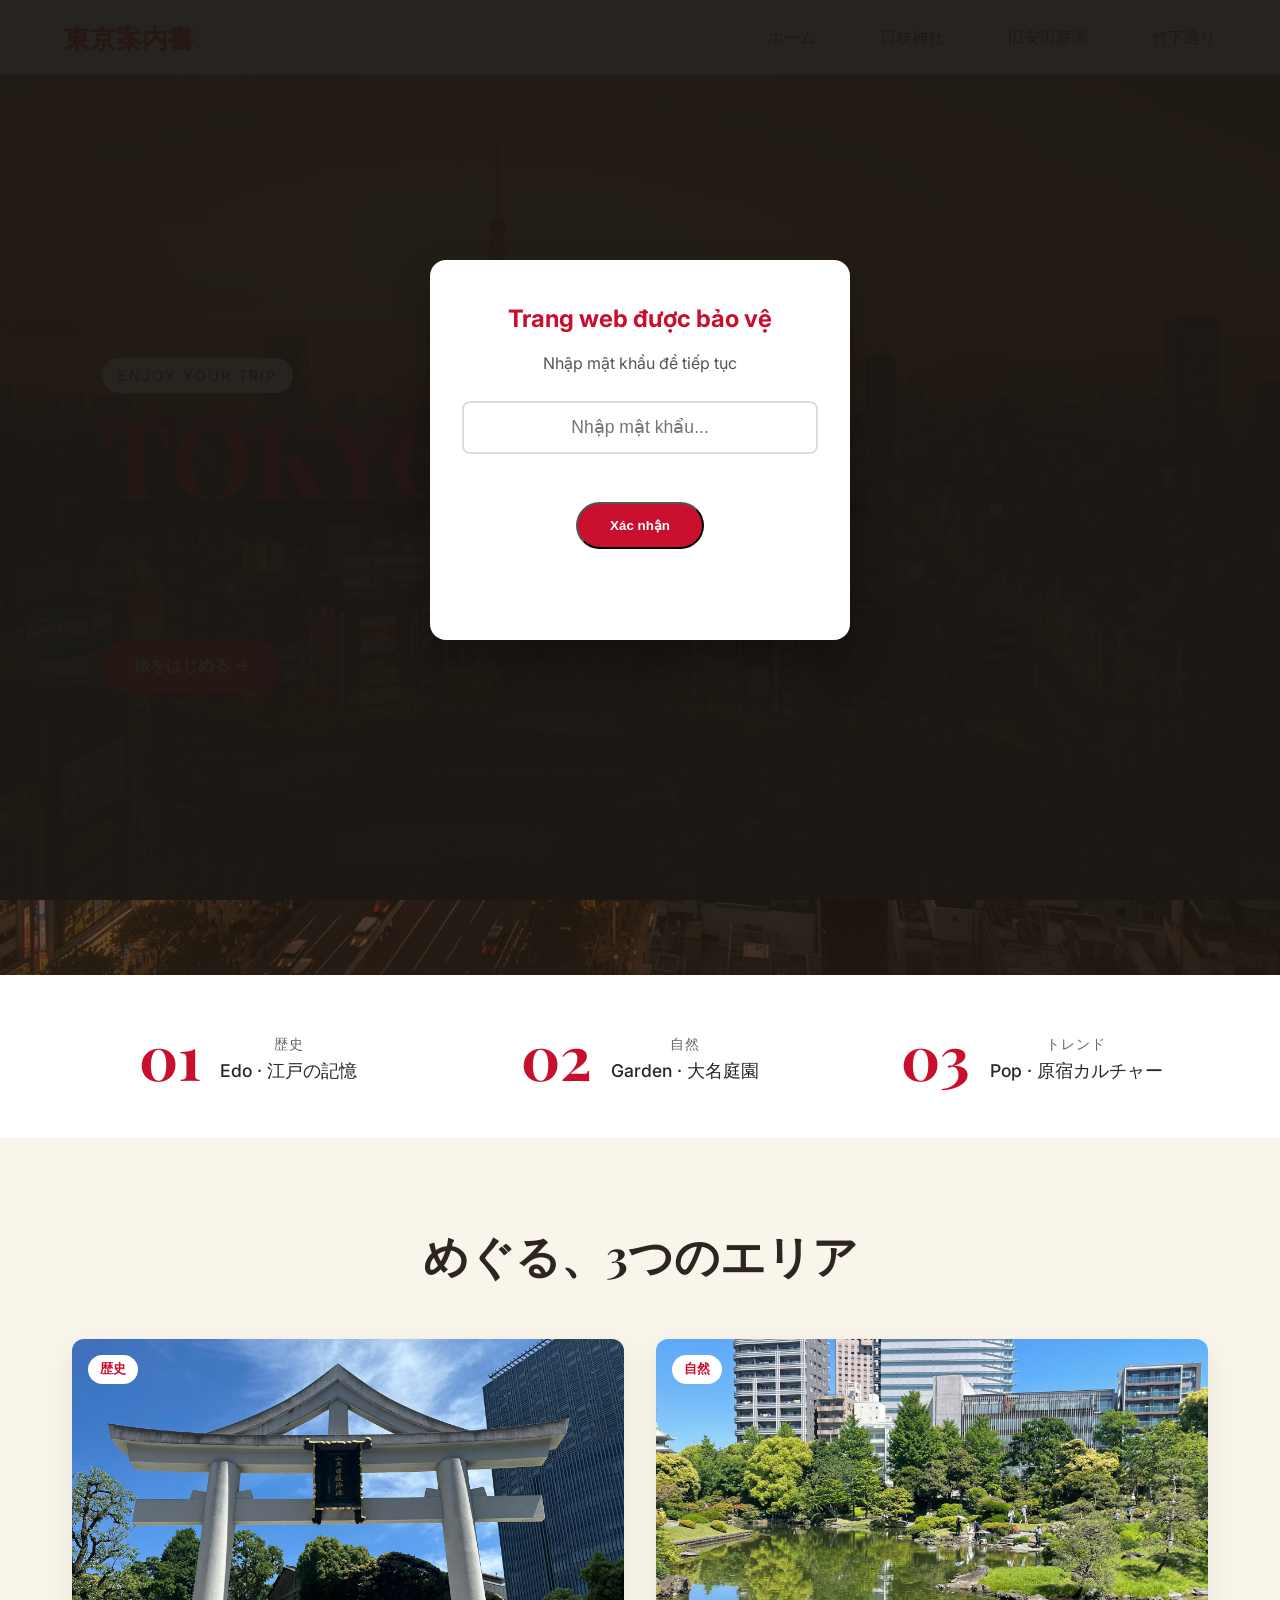
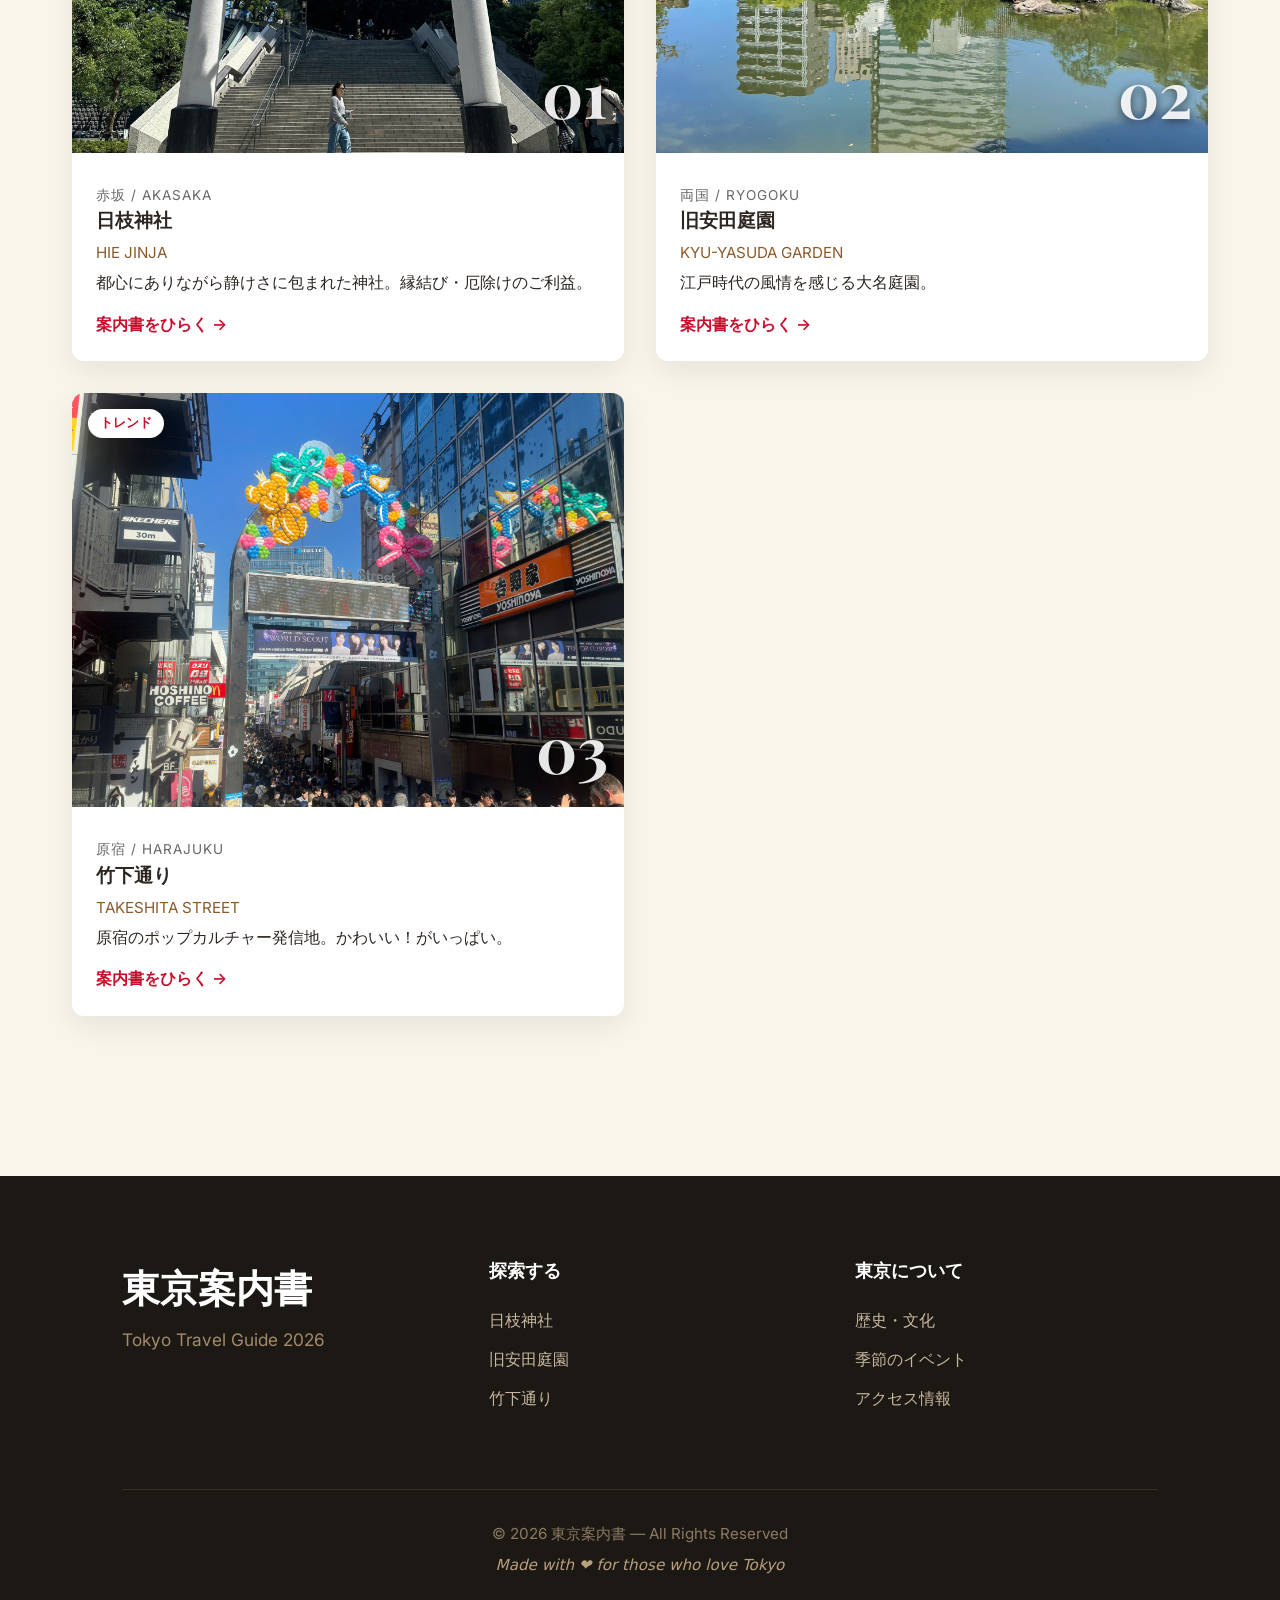
==== commit 59bdac28: "add password" ====
--- a/index.html
+++ b/index.html
@@ -21,6 +21,19 @@
       </div>
     </div>
   </nav>
+
+  <!-- PASSWORD PROTECTION -->
+<div id="password-overlay" class="password-overlay">
+  <div class="password-modal">
+    <h2>Trang web được bảo vệ</h2>
+    <p>Nhập mật khẩu để tiếp tục</p>
+    
+    <input type="password" id="password-input" placeholder="Nhập mật khẩu..." autocomplete="off">
+    
+    <button id="password-submit" class="btn">Xác nhận</button>
+    <p id="password-error" class="error-message"></p>
+  </div>
+</div>
 
   <!-- HERO -->
   <section class="hero">
--- a/css/style.css
+++ b/css/style.css
@@ -769,4 +769,59 @@
   .footer {
     padding: 4rem 0 2.5rem;
   }
+}
+
+/* ==================== PASSWORD OVERLAY ==================== */
+.password-overlay {
+  position: fixed;
+  top: 0;
+  left: 0;
+  width: 100%;
+  height: 100%;
+  background: rgba(28, 24, 20, 0.95);
+  display: flex;
+  align-items: center;
+  justify-content: center;
+  z-index: 9999;
+}
+
+.password-modal {
+  background: white;
+  padding: 2.5rem 2rem;
+  border-radius: 16px;
+  width: 90%;
+  max-width: 420px;
+  text-align: center;
+  box-shadow: 0 20px 40px rgba(0,0,0,0.3);
+}
+
+.password-modal h2 {
+  margin-bottom: 0.8rem;
+  color: var(--primary);
+}
+
+.password-modal p {
+  margin-bottom: 1.5rem;
+  color: #555;
+}
+
+#password-input {
+  width: 100%;
+  padding: 14px 16px;
+  font-size: 1.1rem;
+  border: 2px solid #ddd;
+  border-radius: 8px;
+  margin-bottom: 1rem;
+  text-align: center;
+}
+
+#password-input:focus {
+  outline: none;
+  border-color: var(--primary);
+}
+
+.error-message {
+  color: #d32f2f;
+  min-height: 1.2em;
+  margin-top: 0.5rem;
 }
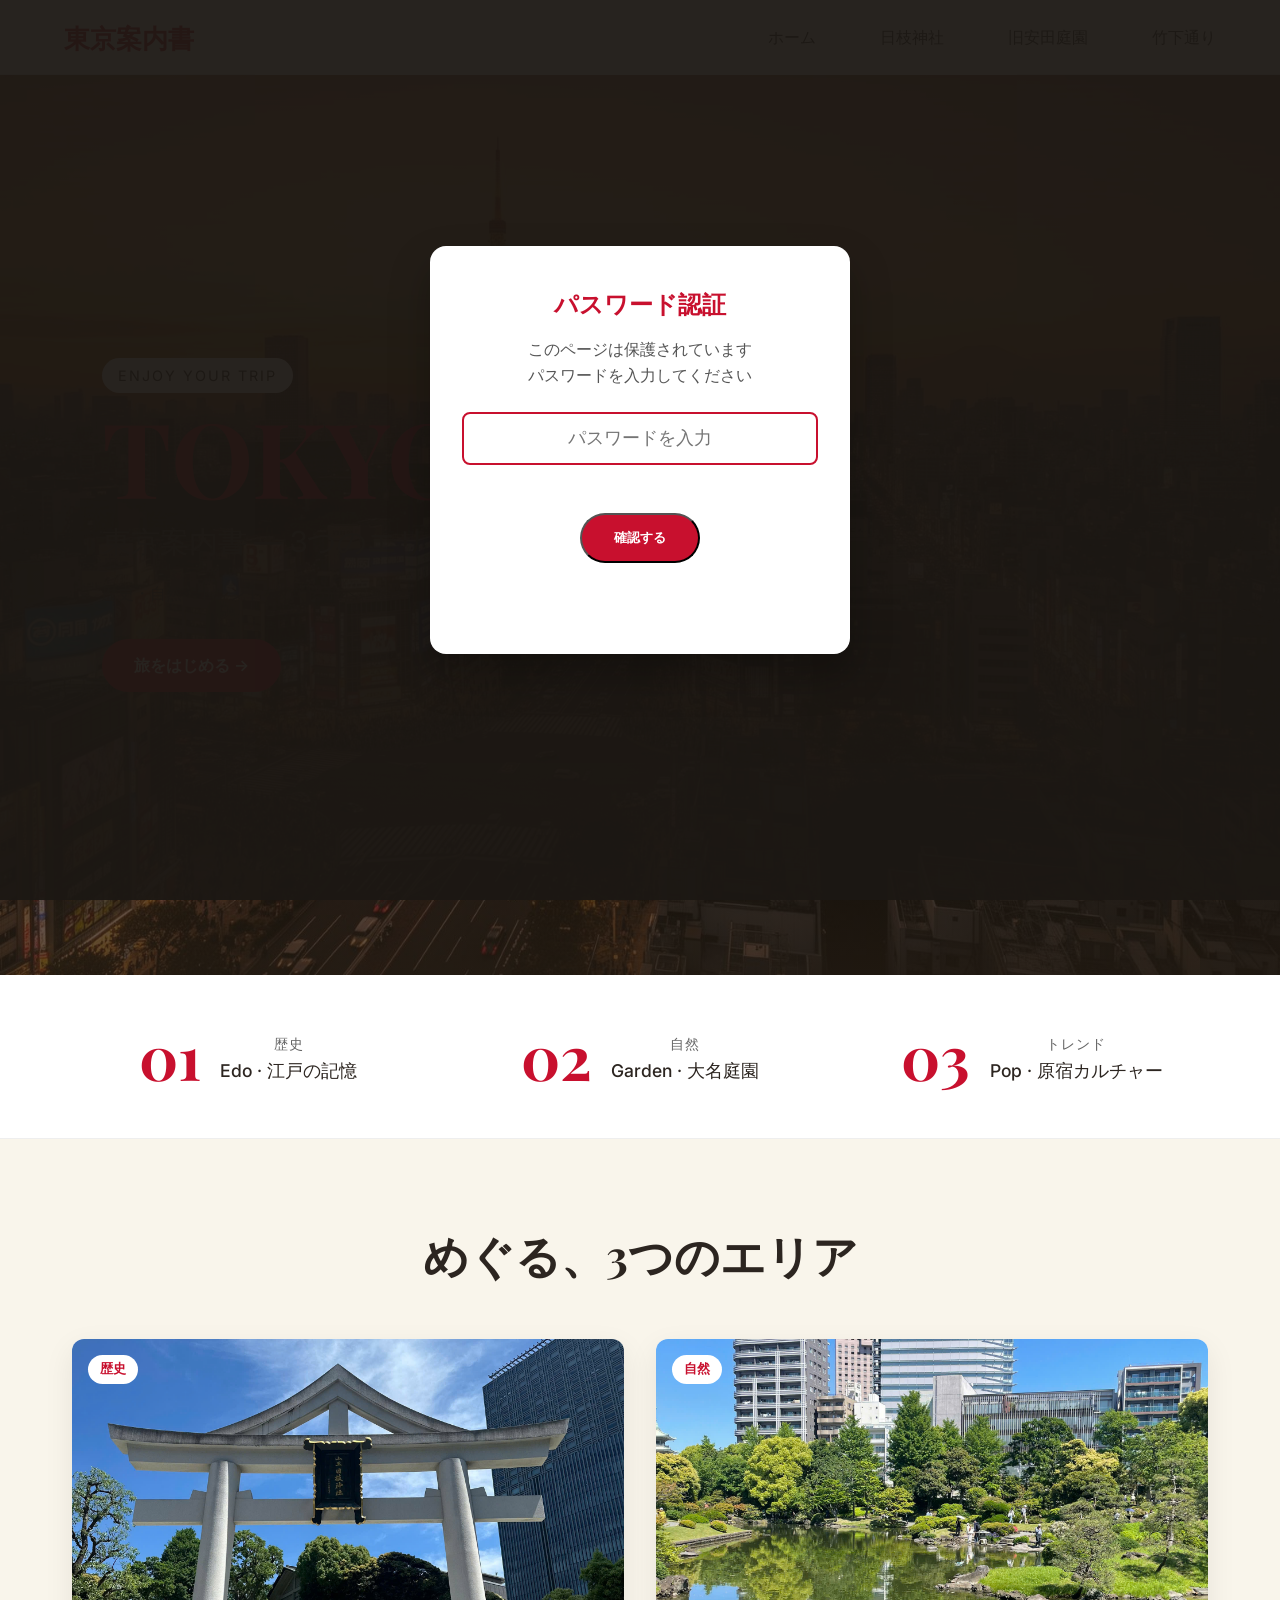
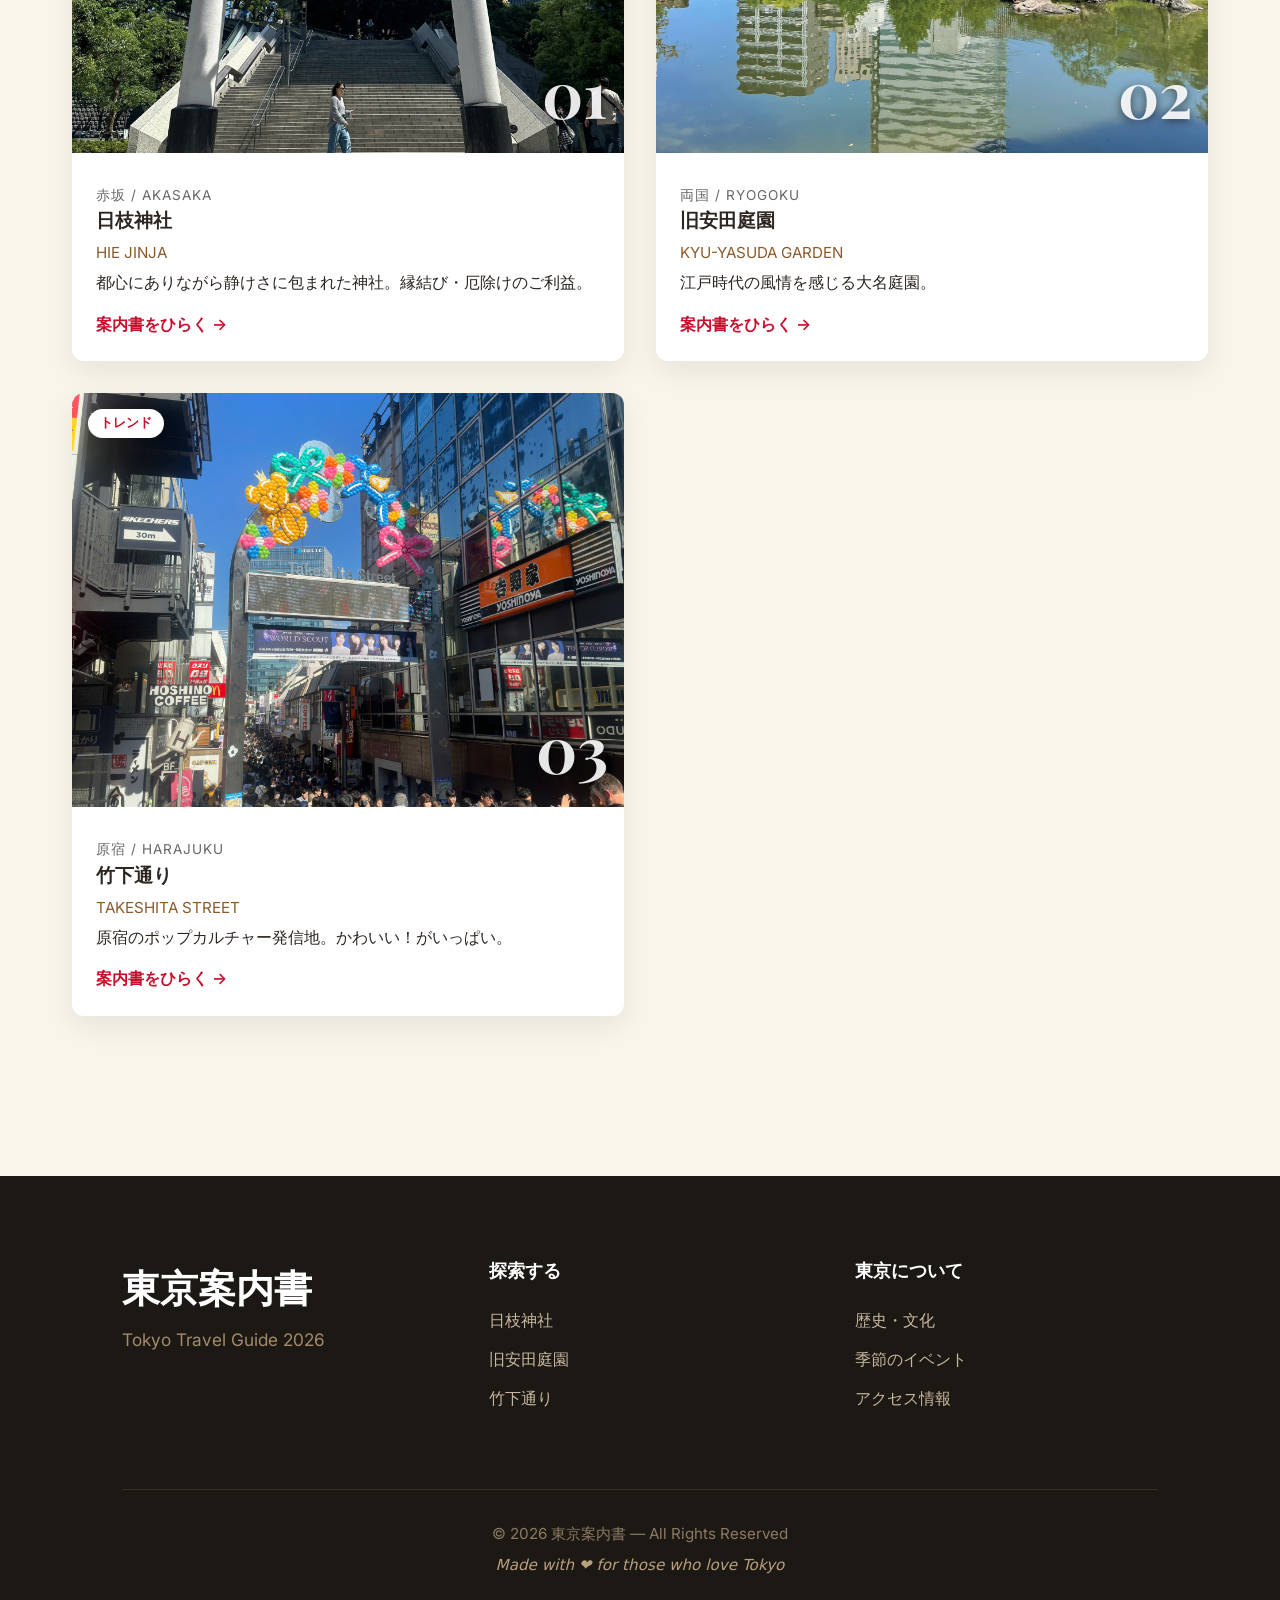
==== commit d0eff7b8: "update password" ====
--- a/index.html
+++ b/index.html
@@ -25,12 +25,12 @@
   <!-- PASSWORD PROTECTION -->
 <div id="password-overlay" class="password-overlay">
   <div class="password-modal">
-    <h2>Trang web được bảo vệ</h2>
-    <p>Nhập mật khẩu để tiếp tục</p>
+    <h2>パスワード認証</h2>
+    <p>このページは保護されています<br>パスワードを入力してください</p>
     
-    <input type="password" id="password-input" placeholder="Nhập mật khẩu..." autocomplete="off">
+    <input type="password" id="password-input" placeholder="パスワードを入力" autocomplete="off">
     
-    <button id="password-submit" class="btn">Xác nhận</button>
+    <button id="password-submit" class="btn">確認する</button>
     <p id="password-error" class="error-message"></p>
   </div>
 </div>
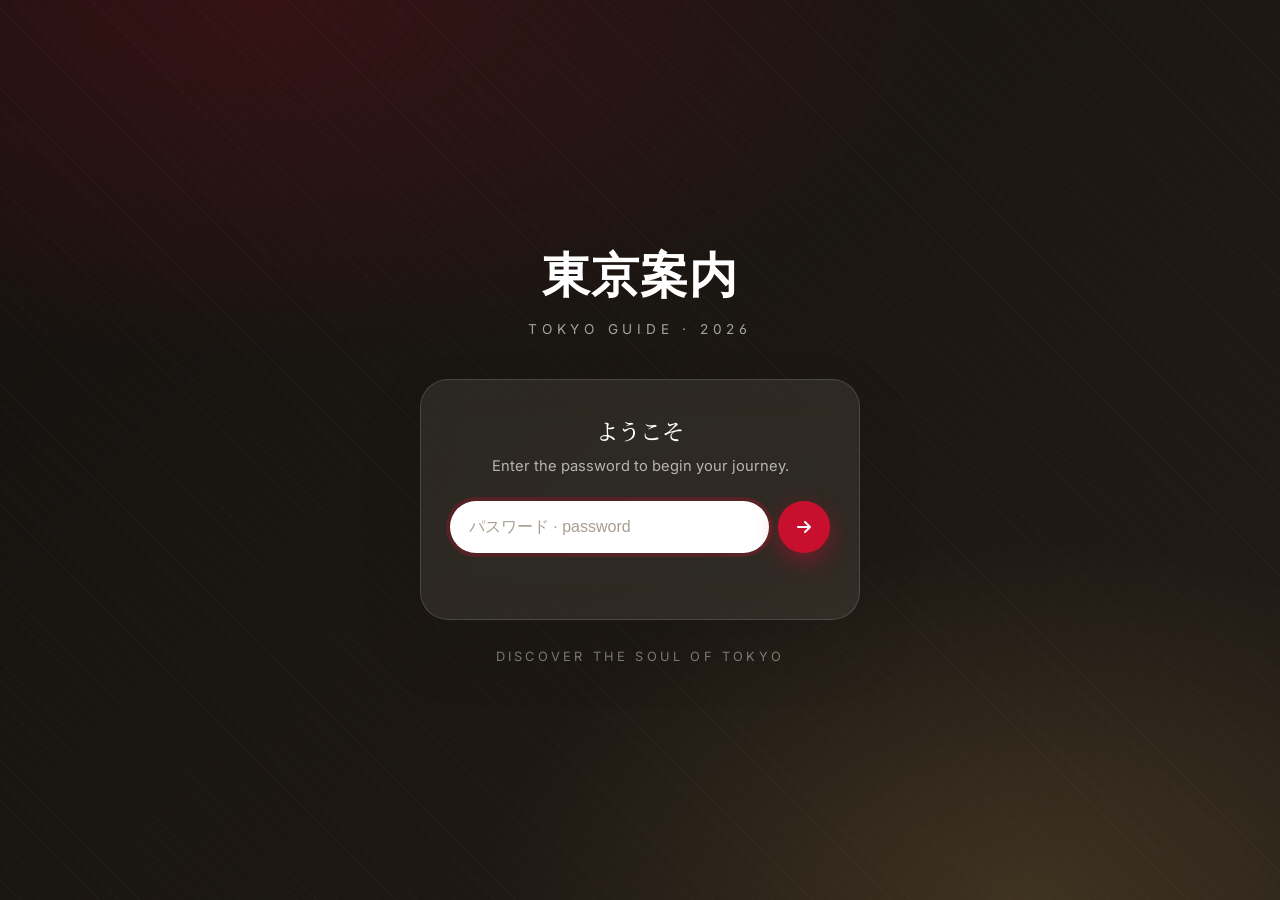
==== commit fe86f2c0: "update layout" ====
--- a/index.html
+++ b/index.html
@@ -1,148 +1,331 @@
 <!DOCTYPE html>
-<html lang="vi">
+<html lang="ja">
 <head>
   <meta charset="UTF-8">
   <meta name="viewport" content="width=device-width, initial-scale=1.0">
-  <meta name="google-site-verification" content="y7uk4CT55xL7NDt7RPCHn3eJYtoaYUUge5u9SjyBNOw" />
-  <title>東京案内書 — Tokyo Travel Guide</title>
+  <meta name="description" content="東京案内書 — Discover the soul of Tokyo. Edo legacy, hidden gardens and Harajuku kawaii culture, curated for 2026.">
+  <meta name="google-site-verification" content="y7uk4CT55xL7NDt7RPCHn3eJYtoaYUUge5u9SjyBNOw">
+  <title>東京案内書 — Tokyo Travel Guide 2026</title>
+
+  <link rel="preconnect" href="https://fonts.googleapis.com">
+  <link rel="preconnect" href="https://fonts.gstatic.com" crossorigin>
+  <link href="https://fonts.googleapis.com/css2?family=Noto+Serif+JP:wght@400;500;700&family=Playfair+Display:wght@500;700&family=Inter:wght@400;500;600&display=swap" rel="stylesheet">
+  <link rel="stylesheet" href="https://cdnjs.cloudflare.com/ajax/libs/font-awesome/6.6.0/css/all.min.css">
   <link rel="stylesheet" href="css/style.css">
-  <link href="https://fonts.googleapis.com/css2?family=Noto+Serif+JP:wght@400;700&family=Playfair+Display:wght@700&family=Inter:wght@400;500;600&display=swap" rel="stylesheet">
 </head>
 <body>
-  <!-- Navbar -->
-  <nav class="navbar">
-    <div class="nav-container">
-      <a href="index.html" class="logo">東京案内書</a>
-      <div class="nav-links">
-        <a href="index.html">ホーム</a>
-        <a href="hie-jinja.html">日枝神社</a>
-        <a href="kyu-yasuda.html">旧安田庭園</a>
-        <a href="takeshita.html">竹下通り</a>
-      </div>
-    </div>
-  </nav>
-
-  <!-- PASSWORD PROTECTION -->
-<div id="password-overlay" class="password-overlay">
-  <div class="password-modal">
-    <h2>パスワード認証</h2>
-    <p>このページは保護されています<br>パスワードを入力してください</p>
-    
-    <input type="password" id="password-input" placeholder="パスワードを入力" autocomplete="off">
-    
-    <button id="password-submit" class="btn">確認する</button>
-    <p id="password-error" class="error-message"></p>
-  </div>
-</div>
-
-  <!-- HERO -->
-  <section class="hero">
-    <img src="assets/hero-tokyo.jpg" alt="Tokyo" class="hero-bg">
-    <div class="hero-overlay"></div>
-    <div class="hero-content">
-      <div class="badge">ENJOY YOUR TRIP</div>
-      <h1>TOKYO</h1>
-      <p class="subtitle">東京案内書 — 3つのエリアガイド</p>
-      <p class="desc">歴史・自然・トレンドをめぐる旅へ。</p>
-      <a href="#spots" class="btn">旅をはじめる →</a>
-    </div>
-  </section>
-
-  <!-- Intro Strip -->
-  <section class="intro-strip">
-    <div class="strip-grid">
-      <div class="strip-item"><span class="num">01</span><div><small>歴史</small><div>Edo · 江戸の記憶</div></div></div>
-      <div class="strip-item"><span class="num">02</span><div><small>自然</small><div>Garden · 大名庭園</div></div></div>
-      <div class="strip-item"><span class="num">03</span><div><small>トレンド</small><div>Pop · 原宿カルチャー</div></div></div>
-    </div>
-  </section>
-
-  <!-- Spots-->
-  <section id="spots" class="spots">
-    <div class="container">
-      <h2>めぐる、3つのエリア</h2>
-      <div class="spots-grid">
-        <a href="hie-jinja.html" class="spot-card">
-          <div class="img-wrapper">
-            <img src="assets/hie.jpg" alt="日枝神社">
-            <div class="tag">歴史</div>
-            <div class="number">01</div>
-          </div>
-          <div class="content">
-            <div class="area">赤坂 / AKASAKA</div>
-            <h3>日枝神社</h3>
-            <div class="romaji">HIE JINJA</div>
-            <p>都心にありながら静けさに包まれた神社。縁結び・厄除けのご利益。</p>
-            <span class="link">案内書をひらく →</span>
-          </div>
-        </a>
-
-        <a href="kyu-yasuda.html" class="spot-card">
-          <div class="img-wrapper">
-            <img src="assets/yasuda.jpg" alt="旧安田庭園">
-            <div class="tag">自然</div>
-            <div class="number">02</div>
-          </div>
-          <div class="content">
-            <div class="area">両国 / RYOGOKU</div>
-            <h3>旧安田庭園</h3>
-            <div class="romaji">KYU-YASUDA GARDEN</div>
-            <p>江戸時代の風情を感じる大名庭園。</p>
-            <span class="link">案内書をひらく →</span>
-          </div>
-        </a>
-
-        <a href="takeshita.html" class="spot-card">
-          <div class="img-wrapper">
-            <img src="assets/takeshita.jpg" alt="竹下通り">
-            <div class="tag">トレンド</div>
-            <div class="number">03</div>
-          </div>
-          <div class="content">
-            <div class="area">原宿 / HARAJUKU</div>
-            <h3>竹下通り</h3>
-            <div class="romaji">TAKESHITA STREET</div>
-            <p>原宿のポップカルチャー発信地。かわいい！がいっぱい。</p>
-            <span class="link">案内書をひらく →</span>
-          </div>
-        </a>
-      </div>
-    </div>
-  </section>
-
-  <footer class="footer">
-  <div class="footer-container">
-    <div class="footer-content">
-      <!-- Cột 1: Logo -->
-      <div class="footer-col footer-logo-col">
-        <a href="index.html" class="footer-logo">東京案内書</a>
-        <p class="footer-subtitle">Tokyo Travel Guide 2026</p>
-      </div>
-
-      <!-- Cột 2: 探索する -->
-      <div class="footer-col">
-        <h4>探索する</h4>
-        <a href="hie-jinja.html">日枝神社</a>
-        <a href="kyu-yasuda.html">旧安田庭園</a>
-        <a href="takeshita.html">竹下通り</a>
-      </div>
-
-      <!-- Cột 3: 東京について -->
-      <div class="footer-col">
-        <h4>東京について</h4>
-        <a href="#">歴史・文化</a>
-        <a href="#">季節のイベント</a>
-        <a href="#">アクセス情報</a>
-      </div>
-    </div>
-
-    <div class="footer-bottom">
-      <p>© 2026 東京案内書 — All Rights Reserved</p>
-      <p class="made-with">Made with ❤️ for those who love Tokyo</p>
+
+  <!-- ============= PASSWORD GATE ============= -->
+  <div id="password-gate" class="password-gate">
+    <div class="gate-content">
+      <div class="gate-logo">
+        <h1>東京案内</h1>
+        <p class="subtitle">Tokyo Guide · 2026</p>
+      </div>
+
+      <div class="password-card">
+        <h2>ようこそ</h2>
+        <p class="gate-desc">Enter the password to begin your journey.</p>
+
+        <div class="input-group">
+          <input type="password" id="gate-password" placeholder="パスワード · password" autocomplete="off" spellcheck="false">
+          <button id="gate-submit" class="gate-btn" aria-label="Enter">
+            <i class="fas fa-arrow-right"></i>
+          </button>
+        </div>
+        <p id="gate-error" class="gate-error" role="alert"></p>
+      </div>
+
+      <div class="gate-footer"><p>Discover the soul of Tokyo</p></div>
     </div>
   </div>
-</footer>
+
+  <!-- ============= MAIN ============= -->
+  <div id="main-content" class="main-content hidden">
+
+    <!-- NAV -->
+    <nav class="navbar">
+      <div class="nav-container">
+        <a href="index.html" class="logo">
+          <span class="logo-jp">東京案内書</span>
+          <span class="logo-en">Tokyo Guide</span>
+        </a>
+        <div class="nav-links">
+          <a href="#about">物語</a>
+          <a href="#spots">めぐる</a>
+          <a href="#timeline">歴史</a>
+          <a href="#gallery">ギャラリー</a>
+          <a href="#why">東京の魅力</a>
+        </div>
+        <button class="hamburger" aria-label="Menu">☰</button>
+      </div>
+    </nav>
+
+    <!-- HERO -->
+    <section class="hero">
+      <div class="hero-bg" style="background-image: url('assets/hero-tokyo.jpg');"></div>
+      <div class="hero-overlay"></div>
+
+      <div class="hero-content">
+        <h1 class="hero-title">TOKYO<span class="accent">.</span></h1>
+        <p class="hero-subtitle">江戸の記憶と未来が交差する街</p>
+        <p class="hero-desc">3つの異なる表情を持つ東京を、深く、美しく巡る旅へ。神社の静けさ、庭園の余白、そして原宿の鼓動。</p>
+        <a href="#spots" class="btn-primary">旅をはじめる <span class="arrow">→</span></a>
+      </div>
+
+      <div class="scroll-hint">
+        <span>Scroll</span>
+        <div class="scroll-line"></div>
+      </div>
+    </section>
+
+    <!-- INTRO STRIP -->
+    <section class="intro-strip">
+      <div class="strip-grid">
+        <div class="strip-item">
+          <span class="num">01</span>
+          <div><small>歴史 · History</small><div class="label">日枝神社</div></div>
+        </div>
+        <div class="strip-item">
+          <span class="num">02</span>
+          <div><small>自然 · Nature</small><div class="label">旧安田庭園</div></div>
+        </div>
+        <div class="strip-item">
+          <span class="num">03</span>
+          <div><small>トレンド · Trend</small><div class="label">竹下通りー原宿</div></div>
+        </div>
+      </div>
+    </section>
+
+    <!-- ABOUT -->
+    <section class="about" id="about">
+      <div class="container">
+        <div class="about-grid">
+          <div class="reveal">
+            <div class="about-eyebrow">— 物語について</div>
+            <h2 class="about-title">A city written in two languages — past and future.</h2>
+            <p class="about-text">東京は矛盾の街です。何百年もの祈りを抱いた神社の隣に、明日のファッションが生まれます。木の鳥居をくぐった先で、ガラスの摩天楼を見上げる。それが東京の日常。</p>
+            <p class="about-text">この案内書は、観光地のリストではありません。3つの場所を通して、東京という街の「呼吸」を感じてもらうための、小さな旅の手引きです。</p>
+            <p class="about-text" style="font-family:'Noto Serif JP',serif; font-style:italic; color:var(--gold); margin-top:1.5rem;">— 急がず、地図を閉じて、歩いてみてください。</p>
+          </div>
+          <div class="about-image reveal">
+            <img src="https://images.unsplash.com/photo-1542051841857-5f90071e7989?w=1200&q=80" alt="Tokyo street at dusk">
+          </div>
+        </div>
+      </div>
+    </section>
+
+    <!-- SPOTS -->
+    <section id="spots" class="spots">
+      <div class="container">
+        <div class="section-header reveal">
+          <div class="eyebrow">— Featured</div>
+          <h2>めぐる、3つの東京</h2>
+          <p class="section-sub">それぞれの魅力が詰まった、選び抜かれた3つの場所</p>
+        </div>
+
+        <div class="spots-grid">
+          <a href="hie-jinja.html" class="spot-card reveal">
+            <div class="img-wrapper">
+              <img src="assets/hie.jpg" alt="日枝神社">
+              <div class="tag">歴史 · History</div>
+              <div class="number">01</div>
+            </div>
+            <div class="content">
+              <div class="area">千代田 · CHIYODA</div>
+              <h3>日枝神社</h3>
+              <div class="romaji">HIE JINJA</div>
+              <p>江戸の守り神。都会の森に佇む、徳川将軍家ゆかりの荘厳な神社。</p>
+              <span class="link">詳しく見る <i class="fas fa-arrow-right"></i></span>
+            </div>
+          </a>
+
+          <a href="kyu-yasuda.html" class="spot-card reveal">
+            <div class="img-wrapper">
+              <img src="assets/yasuda.jpg" alt="旧安田庭園">
+              <div class="tag nature">自然 · Nature</div>
+              <div class="number">02</div>
+            </div>
+            <div class="content">
+              <div class="area">墨田 · SUMIDA</div>
+              <h3>旧安田庭園</h3>
+              <div class="romaji">KYU-YASUDA GARDEN</div>
+              <p>江戸大名庭園の風情を今に伝える、スカイツリーを望む静かなオアシス。</p>
+              <span class="link">詳しく見る <i class="fas fa-arrow-right"></i></span>
+            </div>
+          </a>
+
+          <a href="takeshita.html" class="spot-card reveal">
+            <div class="img-wrapper">
+              <img src="assets/takeshita.jpg" alt="竹下通り">
+              <div class="tag trend">トレンド · Trend</div>
+              <div class="number">03</div>
+            </div>
+            <div class="content">
+              <div class="area">原宿 · HARAJUKU</div>
+              <h3>竹下通り</h3>
+              <div class="romaji">TAKESHITA STREET</div>
+              <p>世界に誇る、日本のポップカルチャーとKawaii文化の発信地。</p>
+              <span class="link">詳しく見る <i class="fas fa-arrow-right"></i></span>
+            </div>
+          </a>
+        </div>
+      </div>
+    </section>
+
+    <!-- TIMELINE -->
+    <section class="timeline-section" id="timeline">
+      <div class="container">
+        <div class="section-header reveal">
+          <div class="eyebrow">— Story</div>
+          <h2>東京、500年の物語</h2>
+          <p class="section-sub">江戸という小さな漁村から、世界の首都へ</p>
+        </div>
+
+        <div class="timeline">
+          <div class="t-item reveal">
+            <div class="t-year">1457</div>
+            <h4>江戸城築城</h4>
+            <p>太田道灌が江戸城を築き、街の歴史が始まる。</p>
+          </div>
+          <div class="t-item reveal">
+            <div class="t-year">1603</div>
+            <h4>江戸幕府開府</h4>
+            <p>徳川家康が幕府を開き、のちに人口100万を超える世界最大級の都市へ発展。</p>
+          </div>
+          <div class="t-item reveal">
+            <div class="t-year">1868</div>
+            <h4>東京と改称</h4>
+            <p>明治維新により江戸は「東京」となり、近代化の中心地に。</p>
+          </div>
+          <div class="t-item reveal">
+            <div class="t-year">1964</div>
+            <h4>東京オリンピック</h4>
+            <p>新幹線とともに、戦後復興のシンボルとして世界に再登場。</p>
+          </div>
+          <div class="t-item reveal">
+            <div class="t-year">2026</div>
+            <h4>そして、今</h4>
+            <p>伝統と未来が共存し続ける、世界で最も多面的な都市のひとつ。</p>
+          </div>
+        </div>
+      </div>
+    </section>
+
+    <!-- GALLERY -->
+    <section class="gallery" id="gallery">
+      <div class="container">
+        <div class="section-header reveal">
+          <div class="eyebrow">— Moments</div>
+          <h2>東京の表情</h2>
+          <p class="section-sub">歩いて、見て、感じる — 街の小さな瞬間たち</p>
+        </div>
+        <div class="gallery-grid">
+          <div class="g-item tall reveal"><img src="https://images.unsplash.com/photo-1554797589-7241bb691973?w=900&q=80" alt=""></div>
+          <div class="g-item reveal"><img src="https://images.unsplash.com/photo-1503899036084-c55cdd92da26?w=600&q=80" alt=""></div>
+          <div class="g-item wide reveal"><img src="https://images.unsplash.com/photo-1480796927426-f609979314bd?w=1200&q=80" alt=""></div>
+          <div class="g-item reveal"><img src="https://images.unsplash.com/photo-1493780474015-ba834fd0ce2f?w=600&q=80" alt=""></div>
+          <div class="g-item reveal"><img src="https://images.unsplash.com/photo-1542051841857-5f90071e7989?w=600&q=80" alt=""></div>
+          <div class="g-item wide reveal"><img src="https://images.unsplash.com/photo-1513407030348-c983a97b98d8?w=1200&q=80" alt=""></div>
+          <div class="g-item tall reveal"><img src="https://images.unsplash.com/photo-1534430480872-3498386e7856?w=600&q=80" alt=""></div>
+        </div>
+      </div>
+    </section>
+
+    <!-- WHY TOKYO -->
+    <section class="why-tokyo" id="why">
+      <div class="container">
+        <div class="section-header reveal">
+          <div class="eyebrow">— Why Tokyo</div>
+          <h2>東京が特別な理由</h2>
+          <p class="section-sub">なぜ世界中の旅人が、何度も東京に戻ってくるのか。</p>
+        </div>
+        <div class="why-grid">
+          <div class="why-card reveal">
+            <div class="icon">🏯</div>
+            <h3>伝統と革新</h3>
+            <p>500年の神社仏閣と最先端の建築が、同じ街角で共存する唯一無二の風景。</p>
+          </div>
+          <div class="why-card reveal">
+            <div class="icon">🍣</div>
+            <h3>世界一の食文化</h3>
+            <p>ミシュラン星付きの数は世界最多。屋台の一杯から最高の懐石まで、味の冒険が無限。</p>
+          </div>
+          <div class="why-card reveal">
+            <div class="icon">🚅</div>
+            <h3>驚異の利便性</h3>
+            <p>分単位で正確な公共交通、清潔で安全な街。旅人にとっての最も親切な大都市。</p>
+          </div>
+          <div class="why-card reveal">
+            <div class="icon">🌸</div>
+            <h3>四季の劇場</h3>
+            <p>桜、新緑、紅葉、雪。同じ場所が一年で4つの違う顔を見せてくれる。</p>
+          </div>
+          <div class="why-card reveal">
+            <div class="icon">🎌</div>
+            <h3>23の小さな宇宙</h3>
+            <p>渋谷、浅草、銀座、谷中 — 隣り合う街が全く違う物語を持つ、層の街。</p>
+          </div>
+          <div class="why-card reveal">
+            <div class="icon">✨</div>
+            <h3>細部への愛</h3>
+            <p>包装紙の折り方、お辞儀の角度、湯気の立ち方。「丁寧」が文化として息づく場所。</p>
+          </div>
+        </div>
+      </div>
+    </section>
+
+    <!-- CTA -->
+    <section class="cta-strip">
+      <div class="container reveal">
+        <h2>さあ、旅をはじめよう。</h2>
+        <p>3つの東京。3つの物語。あなたはどこから歩きますか？</p>
+        <a href="#spots" class="btn-primary">スポットを見る <span class="arrow">→</span></a>
+      </div>
+    </section>
+
+    <!-- FOOTER -->
+    <footer class="footer">
+      <div class="footer-container">
+        <div class="footer-content">
+          <div class="footer-col">
+            <a href="index.html" class="footer-logo">東京案内書</a>
+            <p class="footer-subtitle">Tokyo Guide · 2026</p>
+            <p style="font-size:.92rem; max-width:280px; line-height:1.65;">A handcrafted guide for travelers who want to feel Tokyo, not just see it.</p>
+            <div class="socials">
+              <a href="#" aria-label="Instagram"><i class="fab fa-instagram"></i></a>
+              <a href="#" aria-label="Twitter"><i class="fab fa-twitter"></i></a>
+              <a href="#" aria-label="Pinterest"><i class="fab fa-pinterest"></i></a>
+              <a href="#" aria-label="YouTube"><i class="fab fa-youtube"></i></a>
+            </div>
+          </div>
+          <div class="footer-col">
+            <h4>探索する</h4>
+            <a href="hie-jinja.html">日枝神社</a>
+            <a href="kyu-yasuda.html">旧安田庭園</a>
+            <a href="takeshita.html">竹下通り</a>
+          </div>
+          <div class="footer-col">
+            <h4>東京について</h4>
+            <a href="#about">物語</a>
+            <a href="#timeline">歴史</a>
+            <a href="#why">魅力</a>
+          </div>
+          <div class="footer-col">
+            <h4>旅のヒント</h4>
+            <a href="#">季節の楽しみ方</a>
+            <a href="#">交通ガイド</a>
+            <a href="#">マナーとエチケット</a>
+          </div>
+        </div>
+        <div class="footer-bottom">
+          <p>© 2026 東京案内書 — All Rights Reserved</p>
+          <p>Crafted with ❤ for fellow Tokyo lovers</p>
+        </div>
+      </div>
+    </footer>
+  </div>
 
   <script src="js/script.js"></script>
 </body>
-</html>+</html>
--- a/css/style.css
+++ b/css/style.css
@@ -1,827 +1,909 @@
+/* =========================================================
+   東京案内書 — Tokyo Travel Guide 2026
+   Redesigned · Minimal · Japanese-inspired · Glassmorphism
+   ========================================================= */
+
+/* ---------- Tokens ---------- */
 :root {
-  --primary: #c8102e;
-  --paper: #f8f1e3;
-  --text: #2c2520;
-  --accent: #8b5a2b;
-}
-
-* { margin:0; padding:0; box-sizing:border-box; }
+  --primary: #c8102e;        /* shrine red */
+  --primary-dark: #960c22;
+  --ink: #1a1714;            /* sumi black */
+  --ink-soft: #3d3530;
+  --paper: #f8f1e3;          /* washi */
+  --paper-soft: #fbf7ec;
+  --cream: #f9f5eb;
+  --line: #e8dfc9;
+  --muted: #7a6f63;
+  --gold: #b8924a;
+  --accent-blue: #6b8aa8;
+
+  --radius-sm: 10px;
+  --radius: 18px;
+  --radius-lg: 28px;
+
+  --shadow-sm: 0 4px 14px rgba(26, 23, 20, 0.06);
+  --shadow: 0 14px 40px rgba(26, 23, 20, 0.10);
+  --shadow-lg: 0 30px 70px -20px rgba(26, 23, 20, 0.35);
+
+  --ease: cubic-bezier(.22,.61,.36,1);
+
+  --container: 1200px;
+  --container-sm: 1080px;
+}
+
+/* ---------- Reset ---------- */
+*, *::before, *::after { margin: 0; padding: 0; box-sizing: border-box; }
+html { scroll-behavior: smooth; -webkit-text-size-adjust: 100%; }
 body {
-  font-family: 'Inter', system-ui, sans-serif;
-  color: var(--text);
-  line-height: 1.6;
-  background: #f9f5eb;
-}
-
-/* Navbar */
+  font-family: 'Inter', system-ui, -apple-system, sans-serif;
+  color: var(--ink);
+  background: var(--cream);
+  line-height: 1.65;
+  overflow-x: hidden;
+  font-feature-settings: "ss01", "kern";
+}
+img { display: block; max-width: 100%; height: auto; }
+a { color: inherit; text-decoration: none; }
+button { font: inherit; cursor: pointer; }
+.hidden { display: none !important; }
+.container { max-width: var(--container); margin: 0 auto; padding: 0 2rem; }
+.container-sm { max-width: var(--container-sm); margin: 0 auto; padding: 0 2rem; }
+
+::selection { background: var(--primary); color: #fff; }
+
+/* ---------- Typography ---------- */
+.serif { font-family: 'Playfair Display', 'Noto Serif JP', serif; }
+.jp { font-family: 'Noto Serif JP', serif; }
+
+/* =========================================================
+   PASSWORD GATE
+   ========================================================= */
+.password-gate {
+  position: fixed; inset: 0; z-index: 9999;
+  display: flex; align-items: center; justify-content: center;
+  background:
+    radial-gradient(1200px 600px at 20% 0%, rgba(200,16,46,0.18), transparent 60%),
+    radial-gradient(900px 600px at 80% 100%, rgba(184,146,74,0.20), transparent 60%),
+    linear-gradient(135deg, #14110e 0%, #221c17 100%);
+  padding: 2rem;
+  transition: opacity .8s var(--ease), visibility .8s;
+}
+.password-gate::before {
+  content: ""; position: absolute; inset: 0;
+  background-image:
+    repeating-linear-gradient(45deg, rgba(255,255,255,0.02) 0 1px, transparent 1px 14px);
+  pointer-events: none;
+}
+.password-gate.fade-out { opacity: 0; visibility: hidden; }
+
+.gate-content {
+  position: relative;
+  width: 100%; max-width: 440px;
+  text-align: center; color: #fff;
+  animation: gate-in 1.1s var(--ease) both;
+}
+@keyframes gate-in {
+  from { opacity: 0; transform: translateY(20px) scale(.98); }
+  to { opacity: 1; transform: none; }
+}
+
+.gate-logo .torii {
+  display: inline-block;
+  font-family: 'Noto Serif JP', serif;
+  font-size: 1rem; letter-spacing: .5em;
+  padding: .5rem 1.2rem;
+  border: 1px solid rgba(255,255,255,.25);
+  border-radius: 999px;
+  color: rgba(255,255,255,.85);
+  margin-bottom: 1.4rem;
+  text-transform: uppercase;
+}
+.gate-logo h1 {
+  font-family: 'Playfair Display', serif;
+  font-size: clamp(2.2rem, 5vw, 3rem);
+  font-weight: 700; letter-spacing: .02em;
+  margin-bottom: .35rem;
+}
+.gate-logo .subtitle {
+  font-size: .85rem; letter-spacing: .35em;
+  text-transform: uppercase; color: rgba(255,255,255,.6);
+}
+
+.password-card {
+  margin: 2.4rem 0 1.6rem;
+  padding: 2rem 1.8rem;
+  background: rgba(255,255,255,0.08);
+  backdrop-filter: blur(20px) saturate(140%);
+  -webkit-backdrop-filter: blur(20px) saturate(140%);
+  border: 1px solid rgba(255,255,255,0.14);
+  border-radius: var(--radius-lg);
+  box-shadow: var(--shadow-lg);
+}
+.password-card h2 {
+  font-family: 'Noto Serif JP', serif;
+  font-size: 1.4rem; font-weight: 500;
+  margin-bottom: .35rem;
+}
+.gate-desc {
+  color: rgba(255,255,255,.65);
+  font-size: .92rem; margin-bottom: 1.4rem;
+}
+
+.input-group { display: flex; gap: .6rem; }
+#gate-password {
+  flex: 1; min-width: 0;
+  padding: 14px 18px;
+  background: rgba(255,255,255,.92);
+  border: 1px solid transparent;
+  border-radius: 999px;
+  font-size: 1rem; color: var(--ink);
+  transition: box-shadow .25s var(--ease), background .25s;
+}
+#gate-password::placeholder { color: #a89e90; }
+#gate-password:focus {
+  outline: none; background: #fff;
+  box-shadow: 0 0 0 4px rgba(200,16,46,.25);
+}
+#gate-password.shake { animation: shake .55s var(--ease); }
+@keyframes shake {
+  0%,100%{transform:translateX(0)}
+  20%{transform:translateX(-8px)}
+  40%{transform:translateX(8px)}
+  60%{transform:translateX(-5px)}
+  80%{transform:translateX(5px)}
+}
+
+.gate-btn {
+  flex: 0 0 52px; height: 52px; width: 52px;
+  border: none; border-radius: 999px;
+  background: var(--primary); color: #fff;
+  display: inline-flex; align-items: center; justify-content: center;
+  transition: transform .25s var(--ease), background .25s, box-shadow .25s;
+  box-shadow: 0 8px 22px rgba(200,16,46,.45);
+}
+.gate-btn:hover { background: var(--primary-dark); transform: translateY(-2px) scale(1.04); }
+.gate-btn:active { transform: scale(.96); }
+
+.gate-error {
+  min-height: 1.4em;
+  margin-top: .9rem;
+  font-size: .88rem; color: #ff8f99;
+  font-family: 'Noto Serif JP', serif;
+}
+.gate-footer p {
+  color: rgba(255,255,255,.45);
+  font-size: .8rem; letter-spacing: .25em; text-transform: uppercase;
+}
+
+/* =========================================================
+   NAVBAR
+   ========================================================= */
 .navbar {
-  background: white;
-  border-bottom: 1px solid #ddd;
-  position: sticky;
-  top: 0;
-  z-index: 100;
+  position: sticky; top: 0; z-index: 100;
+  background: rgba(249, 245, 235, 0.78);
+  backdrop-filter: blur(14px) saturate(160%);
+  -webkit-backdrop-filter: blur(14px) saturate(160%);
+  border-bottom: 1px solid rgba(26,23,20,.06);
 }
 .nav-container {
-  max-width: 1200px;
-  margin: 0 auto;
+  max-width: var(--container); margin: 0 auto;
   padding: 1rem 2rem;
-  display: flex;
-  justify-content: space-between;
-  align-items: center;
+  display: flex; align-items: center; justify-content: space-between;
+  gap: 1.5rem;
 }
 .logo {
-  font-family: 'Playfair Display', serif;
-  font-size: 1.8rem;
+  display: inline-flex; align-items: baseline; gap: .6rem;
+  font-family: 'Playfair Display', serif;
   font-weight: 700;
+}
+.logo .logo-jp {
+  font-family: 'Noto Serif JP', serif;
+  font-size: 1.4rem; color: var(--ink);
+}
+.logo .logo-en {
+  font-size: .72rem; letter-spacing: .3em;
+  text-transform: uppercase; color: var(--muted);
+}
+.nav-links { display: flex; align-items: center; gap: 2rem; }
+.nav-links a {
+  position: relative;
+  font-size: .95rem; font-weight: 500; color: var(--ink-soft);
+  transition: color .25s;
+}
+.nav-links a::after {
+  content: ""; position: absolute; left: 0; bottom: -6px;
+  width: 100%; height: 1px;
+  background: var(--primary);
+  transform: scaleX(0); transform-origin: right;
+  transition: transform .35s var(--ease);
+}
+.nav-links a:hover { color: var(--primary); }
+.nav-links a:hover::after { transform: scaleX(1); transform-origin: left; }
+
+.hamburger {
+  display: none;
+  width: 42px; height: 42px;
+  background: transparent; border: 1px solid var(--line);
+  border-radius: 12px; color: var(--ink); font-size: 1.2rem;
+}
+
+/* =========================================================
+   HERO (Home)
+   ========================================================= */
+.hero {
+  position: relative; min-height: 92vh;
+  display: flex; align-items: center;
+  overflow: hidden;
+}
+.hero-bg {
+  position: absolute; inset: 0;
+  background-size: cover; background-position: center;
+  transform: scale(1.05);
+  animation: ken-burns 18s ease-in-out infinite alternate;
+  filter: brightness(.72) contrast(1.05);
+}
+@keyframes ken-burns { to { transform: scale(1.12) translate(-1%, -1%); } }
+.hero-overlay {
+  position: absolute; inset: 0;
+  background:
+    linear-gradient(120deg, rgba(20,15,12,.55) 0%, rgba(20,15,12,.15) 60%),
+    linear-gradient(to top, rgba(20,15,12,.65), transparent 50%);
+}
+.hero-content {
+  position: relative; z-index: 2;
+  max-width: 760px;
+  margin-left: clamp(1.2rem, 8%, 8rem);
+  padding: 0 1.2rem;
+  color: #fff;
+  animation: rise .9s var(--ease) both;
+}
+@keyframes rise { from{opacity:0; transform:translateY(28px)} to{opacity:1; transform:none} }
+
+.hero-badge {
+  display: inline-block;
+  padding: 8px 18px;
+  border: 1px solid rgba(255,255,255,.4);
+  border-radius: 999px;
+  font-size: .75rem; letter-spacing: .35em;
+  text-transform: uppercase;
+  background: rgba(255,255,255,.08);
+  backdrop-filter: blur(8px);
+  margin-bottom: 1.4rem;
+}
+.hero-title {
+  font-family: 'Playfair Display', serif;
+  font-size: clamp(4rem, 11vw, 8.5rem);
+  line-height: .92; font-weight: 700;
+  margin-bottom: 1rem; letter-spacing: -.02em;
+}
+.hero-title .accent {
+  display: inline-block;
   color: var(--primary);
-  text-decoration: none;
-}
-.nav-links a {
-  margin-left: 2rem;
-  text-decoration: none;
-  color: #333;
-  font-weight: 500;
-}
-
-/* Hero */
-.hero {
-  height: 100vh;
-  position: relative;
-  display: flex;
-  align-items: center;
-}
-.hero-bg {
-  position: absolute;
-  inset: 0;
-  width: 100%;
-  height: 100%;
-  object-fit: cover;
-}
-.hero-overlay {
-  position: absolute;
-  inset: 0;
-  background: linear-gradient(to bottom, rgba(0,0,0,0.1), rgba(248,241,227,0.85));
-}
-.hero-content {
-  position: relative;
-  max-width: 700px;
-  margin-left: 8%;
+  text-shadow: 0 0 30px rgba(200,16,46,.4);
+}
+.hero-subtitle {
+  font-family: 'Noto Serif JP', serif;
+  font-size: clamp(1.1rem, 2.2vw, 1.6rem);
+  font-weight: 400;
+  margin-bottom: .8rem;
+  opacity: .96;
+}
+.hero-desc {
+  max-width: 520px;
+  font-size: 1rem;
+  opacity: .82;
+  margin-bottom: 2rem;
+}
+
+.btn-primary {
+  display: inline-flex; align-items: center; gap: .8rem;
+  padding: 16px 32px;
+  background: var(--primary); color: #fff;
+  border-radius: 999px;
+  font-weight: 600; font-size: .98rem;
+  box-shadow: 0 14px 40px rgba(200,16,46,.4);
+  transition: transform .3s var(--ease), background .3s, box-shadow .3s;
+}
+.btn-primary:hover {
+  background: var(--primary-dark);
+  transform: translateY(-3px);
+  box-shadow: 0 20px 50px rgba(200,16,46,.5);
+}
+.btn-primary .arrow { transition: transform .3s var(--ease); }
+.btn-primary:hover .arrow { transform: translateX(6px); }
+
+.scroll-hint {
+  position: absolute; left: 50%; bottom: 2.4rem;
+  transform: translateX(-50%);
   z-index: 2;
-}
-.badge {
-  display: inline-block;
-  background: white;
-  padding: 6px 16px;
-  border-radius: 9999px;
-  font-size: 0.9rem;
-  letter-spacing: 2px;
-  margin-bottom: 1rem;
-}
-.hero-content h1 {
-  font-family: 'Playfair Display', serif;
-  font-size: 6.5rem;
-  line-height: 0.9;
-  color: var(--primary);
-}
-.subtitle {
-  font-size: 1.8rem;
-  margin: 1rem 0;
-  color: #444;
-}
-.btn {
-  display: inline-block;
-  background: var(--primary);
-  color: white;
-  padding: 14px 32px;
-  border-radius: 9999px;
-  text-decoration: none;
-  font-weight: 600;
-  margin-top: 2rem;
-  transition: all 0.3s;
-}
-.btn:hover { transform: translateY(-3px); background: #a00; }
-
-/* Intro Strip */
+  display: flex; flex-direction: column; align-items: center; gap: .7rem;
+  color: rgba(255,255,255,.7);
+  font-size: .7rem; letter-spacing: .35em; text-transform: uppercase;
+}
+.scroll-line {
+  width: 1px; height: 50px;
+  background: linear-gradient(to bottom, rgba(255,255,255,.7), transparent);
+  animation: scroll-pulse 2.2s ease-in-out infinite;
+  transform-origin: top;
+}
+@keyframes scroll-pulse {
+  0%,100% { transform: scaleY(.4); opacity:.3; }
+  50% { transform: scaleY(1); opacity:1; }
+}
+
+/* =========================================================
+   INTRO STRIP
+   ========================================================= */
 .intro-strip {
-  background: white;
-  padding: 2rem 0;
-  border-bottom: 1px solid #eee;
+  background: #fff;
+  border-top: 1px solid var(--line);
+  border-bottom: 1px solid var(--line);
 }
 .strip-grid {
-  max-width: 1200px;
-  margin: 0 auto;
+  max-width: var(--container); margin: 0 auto;
+  padding: 2.4rem 2rem;
   display: grid;
   grid-template-columns: repeat(3, 1fr);
-  text-align: center;
+  gap: 1rem;
 }
 .strip-item {
-  display: flex;
+  display: flex; align-items: center; gap: 1.2rem;
+  padding: 1rem 1.4rem;
+  border-right: 1px solid var(--line);
+  transition: transform .35s var(--ease);
+}
+.strip-item:last-child { border-right: none; }
+.strip-item:hover { transform: translateY(-3px); }
+
+.num {
+  font-family: 'Playfair Display', serif;
+  font-size: 3.2rem; font-weight: 700; line-height: 1;
+  color: var(--primary);
+}
+.strip-item small {
+  display: block;
+  font-size: .72rem; letter-spacing: .25em; text-transform: uppercase;
+  color: var(--muted); margin-bottom: .25rem;
+}
+.strip-item .label {
+  font-family: 'Playfair Display', serif;
+  font-size: 1.1rem; font-weight: 600; color: var(--ink);
+}
+
+/* =========================================================
+   ABOUT (new section)
+   ========================================================= */
+.about {
+  padding: 7rem 0 5rem;
+  background: var(--cream);
+}
+.about-grid {
+  display: grid;
+  grid-template-columns: 1fr 1fr;
+  gap: 5rem;
   align-items: center;
-  justify-content: center;
-  gap: 1rem;
-  padding: 1rem;
-}
-.num {
-  font-size: 3.5rem;
-  font-weight: 700;
-  color: var(--primary);
-  font-family: 'Playfair Display', serif;
-}
-
-/* Spots */
-.spots { padding: 5rem 0; background: #f9f5eb; }
-.container { max-width: 1200px; margin: 0 auto; padding: 0 2rem; }
-.spots h2 {
-  text-align: center;
-  font-size: 2.8rem;
-  margin-bottom: 3rem;
-  font-family: 'Playfair Display', serif;
-}
+}
+.about-eyebrow {
+  font-size: .75rem; letter-spacing: .4em; text-transform: uppercase;
+  color: var(--primary); margin-bottom: 1rem;
+}
+.about-title {
+  font-family: 'Playfair Display', serif;
+  font-size: clamp(2rem, 4vw, 3rem);
+  line-height: 1.15;
+  margin-bottom: 1.6rem;
+}
+.about-text { color: var(--ink-soft); margin-bottom: 1rem; }
+.about-image {
+  position: relative;
+  border-radius: var(--radius-lg);
+  overflow: hidden;
+  aspect-ratio: 4/5;
+  box-shadow: var(--shadow-lg);
+}
+.about-image img {
+  width: 100%; height: 100%; object-fit: cover;
+  transition: transform 1.2s var(--ease);
+}
+.about-image:hover img { transform: scale(1.06); }
+.about-image::after {
+  content: ""; position: absolute; inset: auto -20px -20px auto;
+  width: 110px; height: 110px;
+  background: var(--primary); border-radius: 50%;
+  opacity: .9;
+}
+
+/* =========================================================
+   SECTION HEADER
+   ========================================================= */
+.section-header {
+  text-align: center; margin-bottom: 4rem;
+}
+.section-header .eyebrow {
+  font-size: .72rem; letter-spacing: .4em; text-transform: uppercase;
+  color: var(--primary); margin-bottom: 1rem;
+}
+.section-header h2 {
+  font-family: 'Playfair Display', serif;
+  font-size: clamp(2rem, 4.5vw, 3.2rem);
+  line-height: 1.1; margin-bottom: 1rem;
+}
+.section-sub {
+  color: var(--muted); max-width: 560px; margin: 0 auto;
+}
+
+/* =========================================================
+   SPOTS (Featured highlights)
+   ========================================================= */
+.spots { padding: 7rem 0; background: var(--paper-soft); }
 .spots-grid {
-  display: grid;
-  grid-template-columns: repeat(auto-fit, minmax(360px, 1fr));
-  gap: 2rem;
-}
-.spot-card {
-  background: white;
-  border-radius: 12px;
-  overflow: hidden;
-  box-shadow: 0 10px 30px rgba(0,0,0,0.08);
-  transition: transform 0.4s;
-  text-decoration: none;
-  color: inherit;
-}
-.spot-card:hover {
-  transform: translateY(-12px);
-}
-.img-wrapper {
-  position: relative;
-  aspect-ratio: 4/3;
-}
-.img-wrapper img {
-  width: 100%;
-  height: 100%;
-  object-fit: cover;
-}
-.tag {
-  position: absolute;
-  top: 16px;
-  left: 16px;
-  background: white;
-  padding: 4px 12px;
-  border-radius: 9999px;
-  font-size: 0.8rem;
-  font-weight: 600;
-  color: var(--primary);
-}
-.number {
-  position: absolute;
-  bottom: 16px;
-  right: 16px;
-  font-size: 4rem;
-  font-weight: 700;
-  color: rgba(255,255,255,0.9);
-  font-family: 'Playfair Display', serif;
-  text-shadow: 0 2px 10px rgba(0,0,0,0.6);
-}
-.content {
-  padding: 1.5rem;
-}
-.area { font-size: 0.85rem; color: #666; letter-spacing: 1px; }
-.romaji { color: var(--accent); font-size: 0.95rem; margin: 0.3rem 0; }
-.link {
-  color: var(--primary);
-  font-weight: 600;
-  margin-top: 1rem;
-  display: inline-block;
-}
-
-/* ==================== CSS CHO TRANG CHI TIẾT (hie-jinja, kyu-yasuda, takeshita) ==================== */
-/* ==================== SPOT DETAIL PAGES ==================== */
-.spot-hero {
-  height: 78vh;
-  min-height: 580px;
-  position: relative;
-  display: flex;
-  align-items: center;
-}
-
-.spot-hero img {
-  position: absolute;
-  inset: 0;
-  width: 100%;
-  height: 100%;
-  object-fit: cover;
-  filter: brightness(0.85);
-}
-
-.hero-overlay {
-  position: absolute;
-  inset: 0;
-  background: linear-gradient(
-    to bottom,
-    rgba(0,0,0,0.25),
-    rgba(0,0,0,0.45) 50%,
-    rgba(40,30,20,0.75)
-  );
-}
-
-.hero-text {
-  position: relative;
-  z-index: 2;
-  max-width: 720px;
-  margin-left: 9%;
-  color: white;
-  padding-right: 2rem;
-}
-
-.spot-hero .hero-text h1 {
-  font-family: 'Playfair Display', serif;
-  font-size: 4.6rem;
-  line-height: 1.05;
-  font-weight: 700;
-  margin-bottom: 0.4rem;
-  text-shadow: 0 4px 25px rgba(0,0,0,0.7);
-}
-
-.spot-hero .romaji {
-  font-size: 1.45rem;
-  font-weight: 500;
-  margin-bottom: 0.8rem;
-  opacity: 0.95;
-}
-
-.spot-hero p:last-child {
-  font-size: 1.35rem;
-  max-width: 520px;
-}
-
-/* Spot Content */
-.spot-content {
-  padding: 5rem 0 6rem;
-  max-width: 1100px;
-  margin: 0 auto;
-}
-
-.intro {
-  font-size: 1.22rem;
-  line-height: 1.75;
-  max-width: 820px;
-  margin-bottom: 3.5rem;
-  color: #3c342a;
-}
-
-/* Info Grid */
-.info-grid {
-  display: grid;
-  grid-template-columns: repeat(auto-fit, minmax(300px, 1fr));
-  gap: 2rem;
-  margin: 4rem 0;
-}
-
-.info-item {
-  background: white;
-  padding: 2rem 1.8rem;
-  border-radius: 16px;
-  box-shadow: 0 8px 25px rgba(0,0,0,0.07);
-  border: 1px solid #f0e9d8;
-  transition: transform 0.3s ease;
-}
-
-.info-item:hover {
-  transform: translateY(-6px);
-}
-
-.info-item strong {
-  display: block;
-  font-size: 1.1rem;
-  color: var(--primary);
-  margin-bottom: 0.8rem;
-}
-
-/* Highlights */
-.highlights {
   display: grid;
   grid-template-columns: repeat(auto-fit, minmax(320px, 1fr));
   gap: 2rem;
-  margin: 4rem 0;
-}
-
+}
+.spot-card {
+  position: relative;
+  background: #fff;
+  border-radius: var(--radius);
+  overflow: hidden;
+  box-shadow: var(--shadow-sm);
+  transition: transform .5s var(--ease), box-shadow .5s var(--ease);
+  display: flex; flex-direction: column;
+}
+.spot-card:hover {
+  transform: translateY(-10px);
+  box-shadow: var(--shadow-lg);
+}
+.img-wrapper {
+  position: relative; aspect-ratio: 4/3; overflow: hidden;
+}
+.img-wrapper img {
+  width: 100%; height: 100%; object-fit: cover;
+  transition: transform 1s var(--ease);
+}
+.spot-card:hover .img-wrapper img { transform: scale(1.08); }
+.tag {
+  position: absolute; top: 16px; left: 16px;
+  padding: 6px 14px;
+  background: rgba(255,255,255,.95);
+  backdrop-filter: blur(8px);
+  border-radius: 999px;
+  font-size: .72rem; font-weight: 600; letter-spacing: .15em;
+  text-transform: uppercase; color: var(--primary);
+}
+.tag.nature { color: #4a7d52; }
+.tag.trend { color: #c93b75; }
+.number {
+  position: absolute; bottom: 8px; right: 18px;
+  font-family: 'Playfair Display', serif;
+  font-size: 4.5rem; font-weight: 700;
+  color: rgba(255,255,255,.95);
+  text-shadow: 0 4px 18px rgba(0,0,0,.5);
+  line-height: 1;
+}
+.spot-card .content { padding: 1.8rem; }
+.area {
+  font-size: .72rem; letter-spacing: .25em; text-transform: uppercase;
+  color: var(--muted); margin-bottom: .5rem;
+}
+.spot-card h3 {
+  font-family: 'Playfair Display', serif;
+  font-size: 1.6rem; margin-bottom: .25rem;
+}
+.spot-card .romaji {
+  font-size: .85rem; color: var(--gold);
+  letter-spacing: .15em; margin-bottom: .8rem;
+}
+.spot-card p { color: var(--ink-soft); margin-bottom: 1.2rem; }
+.spot-card .link {
+  display: inline-flex; align-items: center; gap: .5rem;
+  color: var(--primary); font-weight: 600; font-size: .92rem;
+  transition: gap .3s var(--ease);
+}
+.spot-card:hover .link { gap: .9rem; }
+
+/* =========================================================
+   TIMELINE / STORY
+   ========================================================= */
+.timeline-section {
+  padding: 7rem 0;
+  background: var(--cream);
+}
+.timeline {
+  position: relative;
+  max-width: 780px; margin: 0 auto;
+  padding: 1rem 0;
+}
+.timeline::before {
+  content: ""; position: absolute;
+  left: 50%; top: 0; bottom: 0; width: 1px;
+  background: linear-gradient(to bottom, transparent, var(--line) 8%, var(--line) 92%, transparent);
+}
+.t-item {
+  position: relative;
+  width: 50%;
+  padding: 1.5rem 2.5rem;
+}
+.t-item:nth-child(odd) { left: 0; text-align: right; }
+.t-item:nth-child(even) { left: 50%; }
+.t-item::before {
+  content: ""; position: absolute; top: 2rem;
+  width: 14px; height: 14px; border-radius: 50%;
+  background: var(--primary);
+  box-shadow: 0 0 0 4px var(--cream), 0 0 0 5px var(--line);
+}
+.t-item:nth-child(odd)::before { right: -7px; }
+.t-item:nth-child(even)::before { left: -7px; }
+.t-year {
+  font-family: 'Playfair Display', serif;
+  color: var(--primary);
+  font-size: 1.4rem; font-weight: 700; margin-bottom: .3rem;
+}
+.t-item h4 {
+  font-family: 'Noto Serif JP', serif;
+  font-size: 1.15rem; margin-bottom: .4rem;
+}
+.t-item p { font-size: .92rem; color: var(--ink-soft); }
+
+/* =========================================================
+   GALLERY
+   ========================================================= */
+.gallery { padding: 7rem 0; background: var(--paper-soft); }
+.gallery-grid {
+  display: grid;
+  grid-template-columns: repeat(4, 1fr);
+  grid-auto-rows: 180px;
+  gap: 1rem;
+}
+.g-item {
+  overflow: hidden; border-radius: var(--radius-sm);
+  background: #ddd; cursor: pointer;
+}
+.g-item img { width:100%; height:100%; object-fit: cover; transition: transform .9s var(--ease); }
+.g-item:hover img { transform: scale(1.08); }
+.g-item.tall { grid-row: span 2; }
+.g-item.wide { grid-column: span 2; }
+
+/* =========================================================
+   WHY TOKYO
+   ========================================================= */
+.why-tokyo { padding: 7rem 0; background: var(--ink); color: #f0e6d2; }
+.why-tokyo .section-header h2 { color: #fff; }
+.why-tokyo .section-header .eyebrow { color: var(--gold); }
+.why-tokyo .section-sub { color: rgba(255,255,255,.6); }
+
+.why-grid {
+  display: grid;
+  grid-template-columns: repeat(auto-fit, minmax(260px, 1fr));
+  gap: 1.6rem;
+}
+.why-card {
+  background: rgba(255,255,255,.04);
+  border: 1px solid rgba(255,255,255,.08);
+  border-radius: var(--radius);
+  padding: 2.4rem 2rem;
+  transition: transform .35s var(--ease), background .35s, border-color .35s;
+}
+.why-card:hover {
+  transform: translateY(-6px);
+  background: rgba(255,255,255,.07);
+  border-color: rgba(184,146,74,.4);
+}
+.why-card .icon {
+  font-size: 2.4rem; margin-bottom: 1rem;
+  display: inline-flex; align-items: center; justify-content: center;
+  width: 64px; height: 64px;
+  background: rgba(200,16,46,.15);
+  border-radius: 18px;
+}
+.why-card h3 {
+  font-family: 'Noto Serif JP', serif;
+  font-size: 1.3rem; margin-bottom: .6rem; color: #fff;
+}
+.why-card p { color: rgba(255,255,255,.65); font-size: .95rem; }
+
+/* =========================================================
+   CTA STRIP
+   ========================================================= */
+.cta-strip {
+  padding: 6rem 0;
+  text-align: center;
+  background: linear-gradient(180deg, var(--paper-soft), var(--cream));
+}
+.cta-strip h2 {
+  font-family: 'Playfair Display', serif;
+  font-size: clamp(2rem, 4vw, 3rem);
+  margin-bottom: 1rem;
+}
+.cta-strip p { color: var(--muted); margin-bottom: 2rem; }
+
+/* =========================================================
+   FOOTER
+   ========================================================= */
+.footer {
+  background: #14110e;
+  color: #b8a991;
+  padding: 5rem 0 2rem;
+}
+.footer-container { max-width: var(--container); margin: 0 auto; padding: 0 2rem; }
+.footer-content {
+  display: grid;
+  grid-template-columns: 1.4fr 1fr 1fr 1fr;
+  gap: 3rem;
+  padding-bottom: 3rem;
+  border-bottom: 1px solid rgba(255,255,255,.08);
+}
+.footer-logo {
+  font-family: 'Playfair Display', serif;
+  font-size: 2rem; font-weight: 700;
+  color: #fff; display: block; margin-bottom: .6rem;
+}
+.footer-subtitle { color: var(--gold); font-size: .85rem; letter-spacing: .2em; text-transform: uppercase; margin-bottom: 1rem; }
+.footer-col h4 {
+  font-family: 'Noto Serif JP', serif;
+  font-size: 1rem; color: #fff;
+  margin-bottom: 1.2rem;
+}
+.footer-col a {
+  display: block; color: #9c8d76;
+  font-size: .92rem; margin-bottom: .7rem;
+  transition: color .25s, padding-left .25s;
+}
+.footer-col a:hover { color: #fff; padding-left: 6px; }
+.socials { display: flex; gap: .6rem; margin-top: 1rem; }
+.socials a {
+  width: 38px; height: 38px;
+  display: inline-flex; align-items: center; justify-content: center;
+  border-radius: 50%;
+  background: rgba(255,255,255,.06);
+  color: #b8a991;
+  font-size: .9rem;
+  transition: background .25s, transform .25s;
+}
+.socials a:hover { background: var(--primary); color: #fff; transform: translateY(-3px); }
+.footer-bottom {
+  padding-top: 2rem; text-align: center;
+  font-size: .85rem; color: #6a5d49;
+  display: flex; flex-wrap: wrap; gap: 1rem; justify-content: space-between;
+}
+
+/* =========================================================
+   SPOT DETAIL PAGES
+   ========================================================= */
+.spot-hero {
+  position: relative;
+  min-height: 75vh;
+  display: flex; align-items: flex-end;
+  overflow: hidden;
+}
+.spot-hero img {
+  position: absolute; inset: 0;
+  width: 100%; height: 100%; object-fit: cover;
+  filter: brightness(.72);
+}
+.spot-hero .hero-overlay {
+  background: linear-gradient(to top, rgba(20,15,12,.85), rgba(20,15,12,.2) 60%);
+}
+.hero-text {
+  position: relative; z-index: 2;
+  padding: 4rem clamp(1.2rem, 8%, 8rem);
+  color: #fff;
+  max-width: 900px;
+}
+.hero-text .number-big {
+  font-family: 'Playfair Display', serif;
+  font-size: 2.4rem; opacity: .65;
+  display: block; margin-bottom: .5rem;
+}
+.hero-text h1 {
+  font-family: 'Playfair Display', serif;
+  font-size: clamp(2.6rem, 6vw, 5rem);
+  line-height: 1.05;
+  margin-bottom: .5rem;
+  text-shadow: 0 4px 30px rgba(0,0,0,.5);
+}
+.hero-text .romaji {
+  font-size: 1rem; letter-spacing: .25em;
+  color: var(--gold); margin-bottom: .8rem;
+}
+.hero-text .tagline { font-family: 'Noto Serif JP', serif; font-size: 1.2rem; opacity: .9; }
+
+.spot-content {
+  max-width: var(--container-sm);
+  margin: 0 auto; padding: 5rem 2rem 6rem;
+}
+.intro {
+  font-family: 'Noto Serif JP', serif;
+  font-size: 1.18rem; line-height: 1.85;
+  max-width: 760px;
+  color: var(--ink-soft);
+  margin-bottom: 4rem;
+}
+.intro::first-letter {
+  font-family: 'Playfair Display', serif;
+  font-size: 3.5rem; font-weight: 700;
+  float: left; line-height: 1; padding: .15rem .6rem 0 0;
+  color: var(--primary);
+}
+
+.spot-content h2 {
+  font-family: 'Playfair Display', serif;
+  font-size: 2rem;
+  margin: 1rem 0 2rem;
+  position: relative;
+  padding-left: 1.2rem;
+}
+.spot-content h2::before {
+  content: ""; position: absolute; left: 0; top: 50%;
+  width: 4px; height: 70%; transform: translateY(-50%);
+  background: var(--primary); border-radius: 4px;
+}
+
+.info-grid {
+  display: grid;
+  grid-template-columns: repeat(auto-fit, minmax(260px, 1fr));
+  gap: 1.4rem;
+  margin: 0 0 4rem;
+}
+.info-item {
+  background: #fff;
+  padding: 1.8rem;
+  border-radius: var(--radius);
+  border: 1px solid var(--line);
+  box-shadow: var(--shadow-sm);
+  transition: transform .3s var(--ease), box-shadow .3s;
+}
+.info-item:hover { transform: translateY(-4px); box-shadow: var(--shadow); }
+.info-item strong {
+  display: block;
+  font-size: .75rem; letter-spacing: .25em;
+  text-transform: uppercase; color: var(--primary);
+  margin-bottom: .8rem;
+}
+.info-item .info-body {
+  font-family: 'Noto Serif JP', serif;
+  font-size: 1.02rem; color: var(--ink); line-height: 1.6;
+}
+
+.highlights {
+  display: grid;
+  grid-template-columns: repeat(auto-fit, minmax(280px, 1fr));
+  gap: 1.6rem;
+  margin: 0 0 4rem;
+}
 .highlight-card {
-  background: white;
-  padding: 2.2rem 1.8rem;
-  border-radius: 16px;
-  box-shadow: 0 8px 25px rgba(0,0,0,0.06);
-  border: 1px solid #f0e9d8;
-  height: 100%;
-}
-
+  background: #fff;
+  border: 1px solid var(--line);
+  border-radius: var(--radius);
+  overflow: hidden;
+  box-shadow: var(--shadow-sm);
+  transition: transform .35s var(--ease), box-shadow .35s;
+}
+.highlight-card:hover { transform: translateY(-6px); box-shadow: var(--shadow); }
+.highlight-card .h-img {
+  aspect-ratio: 4/3; overflow: hidden;
+}
+.highlight-card .h-img img {
+  width: 100%; height: 100%; object-fit: cover;
+  transition: transform .9s var(--ease);
+}
+.highlight-card:hover .h-img img { transform: scale(1.08); }
+.highlight-card .h-body { padding: 1.4rem 1.6rem 1.8rem; }
 .highlight-card h3 {
+  font-family: 'Playfair Display', serif;
+  font-size: 1.25rem; margin-bottom: .5rem; color: var(--ink);
+}
+.highlight-card p { color: var(--ink-soft); font-size: .94rem; }
+
+.route-list {
+  background: #fff;
+  border: 1px solid var(--line);
+  border-radius: var(--radius);
+  padding: 2.4rem 2.4rem 2.4rem 2.4rem;
+  margin: 0 0 4rem;
+  list-style: none;
+  counter-reset: rc;
+}
+.route-list li {
+  counter-increment: rc;
+  position: relative;
+  padding: 1.1rem 0 1.1rem 4rem;
+  border-bottom: 1px dashed var(--line);
+  font-family: 'Noto Serif JP', serif;
+  font-size: 1.08rem; color: var(--ink-soft);
+}
+.route-list li:last-child { border-bottom: none; }
+.route-list li::before {
+  content: counter(rc, decimal-leading-zero);
+  position: absolute; left: 0; top: 50%; transform: translateY(-50%);
+  font-family: 'Playfair Display', serif;
+  font-size: 1.5rem; font-weight: 700;
   color: var(--primary);
-  margin-bottom: 0.8rem;
-  font-size: 1.35rem;
-}
-
-/* Route List */
-.route-list {
-  background: #fffaf0;
-  padding: 2.8rem 2.5rem;
-  border-radius: 16px;
-  margin: 4rem 0;
-  border: 1px solid #e8dcc2;
-  counter-reset: route-counter;
-}
-
-.route-list li {
-  padding: 1.1rem 0 1.1rem 2.2rem;
-  border-bottom: 1px dashed #d4c4a8;
-  position: relative;
-  font-size: 1.15rem;
-  color: #3c342a;
-}
-
-.route-list li:last-child {
-  border-bottom: none;
-}
-
-.route-list li::before {
-  counter-increment: route-counter;
-  content: "0" counter(route-counter);
-  position: absolute;
-  left: 0;
-  color: var(--primary);
-  font-family: 'Playfair Display', serif;
-  font-size: 1.4rem;
-  font-weight: 700;
-}
-
-/* Closing */
+  width: 3rem;
+}
+
 .closing {
   text-align: center;
-  font-size: 1.55rem;
+  font-family: 'Noto Serif JP', serif;
   font-style: italic;
-  color: var(--accent);
-  margin: 5rem auto 2rem;
-  padding: 2.5rem 3rem;
-  background: white;
-  border-radius: 20px;
-  max-width: 760px;
-  box-shadow: 0 10px 30px rgba(0,0,0,0.06);
-  border: 1px solid #f0e9d8;
-}
-
-/* ==================== RESPONSIVE - MOBILE ==================== */
-@media (max-width: 1024px) {
-  .hero-content h1 { font-size: 5.2rem; }
-  .spot-hero .hero-text h1 { font-size: 3.8rem; }
-}
-
-@media (max-width: 768px) {
-  .nav-container {
-    padding: 1rem 1.2rem;
-  }
-
-  .nav-links {
-    display: none; /* Sẽ hiện lại bằng Hamburger menu */
-    gap: 1.2rem;
-    font-size: 0.95rem;
-  }
-
-  .hero {
-    height: 85vh;
-    min-height: 520px;
-  }
-
-  .hero-content {
-    margin-left: 5%;
-    padding-right: 1rem;
-  }
-
-  .hero-content h1 {
-    font-size: 4.2rem;
-  }
-
-  .spot-hero {
-    height: 65vh;
-    min-height: 420px;
-  }
-
-  .spot-hero .hero-text h1 {
-    font-size: 3.2rem;
-  }
-
-  .spot-hero .romaji {
-    font-size: 1.25rem;
-  }
-
-  .container {
-    padding: 0 1.2rem;
-  }
-
-  .intro {
-    font-size: 1.1rem;
-  }
-
-  .spots-grid,
-  .info-grid,
-  .highlights {
-    grid-template-columns: 1fr;
-    gap: 1.8rem;
-  }
-
-  .highlight-card,
-  .info-item {
-    padding: 1.6rem;
-  }
-
-  .route-list {
-    padding: 1.8rem 1.5rem;
-  }
-
-  .route-list li {
-    padding: 1rem 0 1rem 2rem;
-    font-size: 1.08rem;
-  }
-}
-
-@media (max-width: 480px) {
-  .logo {
-    font-size: 1.5rem;
-  }
-
-  .hero-content h1 {
-    font-size: 3.6rem;
-  }
-
-  .spot-hero .hero-text h1 {
-    font-size: 2.85rem;
-  }
-
-  .subtitle {
-    font-size: 1.3rem;
-  }
-
-  .btn {
-    padding: 13px 26px;
-    font-size: 1rem;
-  }
-
-  .spots h2,
-  .spot-content h2 {
-    font-size: 2.1rem;
-  }
-
-  .closing {
-    font-size: 1.3rem;
-    padding: 1.8rem 1.5rem;
-    margin: 3rem 0;
-  }
-}
-
-/* Hamburger Menu */
-.hamburger {
-  font-size: 1.8rem;
-  background: none;
-  border: none;
-  cursor: pointer;
+  font-size: 1.3rem;
+  color: var(--ink-soft);
+  max-width: 720px;
+  margin: 4rem auto 0;
+  padding: 3rem 2rem;
+  background: linear-gradient(135deg, #fff, var(--paper-soft));
+  border: 1px solid var(--line);
+  border-radius: var(--radius-lg);
+  box-shadow: var(--shadow);
+}
+.closing::before, .closing::after {
+  content: "✦";
+  display: block;
   color: var(--primary);
-  padding: 0.5rem;
-}
-
-@media (max-width: 768px) {
-  .nav-links {
-    display: none;
-  }
-}
-
-/* ==================== INTRO STRIP ==================== */
-.intro-strip {
-  background: white;
-  padding: 2.2rem 0;
-  border-bottom: 1px solid #eee;
-}
-
-.strip-grid {
-  max-width: 1200px;
-  margin: 0 auto;
-  display: grid;
-  grid-template-columns: repeat(auto-fit, minmax(280px, 1fr));
-  gap: 1.5rem;
-  padding: 0 1.5rem;
-  text-align: center;
-}
-
-.strip-item {
-  display: flex;
-  align-items: center;
-  justify-content: center;
-  gap: 1.2rem;
-  padding: 1rem 0.8rem;
-  transition: all 0.3s;
-}
-
-.num {
-  font-size: 3.8rem;
-  font-weight: 700;
-  color: var(--primary);
-  font-family: 'Playfair Display', serif;
-  line-height: 1;
-  flex-shrink: 0;
-}
-
-.strip-item small {
-  font-size: 0.85rem;
-  color: #666;
-  letter-spacing: 1px;
-}
-
-.strip-item div:last-child {
-  font-size: 1.1rem;
-  font-weight: 500;
-  color: var(--text);
-}
-
-/* ==================== RESPONSIVE CHO INTRO STRIP ==================== */
-@media (max-width: 768px) {
-  .strip-grid {
-    grid-template-columns: 1fr;
-    gap: 1.8rem;
-    padding: 0 1.2rem;
-  }
-
-  .strip-item {
-    gap: 1rem;
-    padding: 0.8rem 0;
-    justify-content: flex-start;
-    text-align: left;
-  }
-
-  .num {
-    font-size: 3.2rem;
-  }
-
-  .strip-item div:last-child {
-    font-size: 1.05rem;
-  }
-}
-
-@media (max-width: 480px) {
-  .num {
-    font-size: 2.8rem;
-  }
-
-  .strip-item {
-    gap: 0.9rem;
-  }
-
-  .strip-item small {
-    font-size: 0.8rem;
-  }
-
-  .strip-item div:last-child {
-    font-size: 1rem;
-  }
-}
-
-/* ==================== NAVBAR ==================== */
-.navbar {
-  background: rgba(255, 255, 255, 0.98);
-  backdrop-filter: blur(8px);
-  border-bottom: 1px solid #eee;
-  position: sticky;
-  top: 0;
-  z-index: 1000;
-  box-shadow: 0 2px 10px rgba(0,0,0,0.05);
-}
-
-.nav-container {
-  max-width: 1200px;
-  margin: 0 auto;
-  padding: 1rem 1.5rem;
-  display: flex;
-  justify-content: space-between;
-  align-items: center;
-}
-
-.logo {
-  font-family: 'Playfair Display', serif;
-  font-size: 1.65rem;
-  font-weight: 700;
-  color: var(--primary);
-  text-decoration: none;
-  display: flex;
-  align-items: center;
-}
-
-.logo-jp {
-  font-size: 1.55rem;
-}
-
-/* Desktop Menu */
-.nav-links {
-  display: flex;
-  gap: 2rem;
-  align-items: center;
-}
-
-.nav-links a {
-  text-decoration: none;
-  color: #333;
-  font-weight: 500;
-  font-size: 1.02rem;
-  transition: color 0.3s;
-}
-
-.nav-links a:hover {
-  color: var(--primary);
-}
-
-/* Hamburger */
-.hamburger {
-  display: none;
-  font-size: 1.9rem;
-  background: none;
-  border: none;
-  color: var(--primary);
-  cursor: pointer;
-  padding: 0.4rem;
-}
-
-/* ==================== MOBILE MENU ==================== */
-@media (max-width: 768px) {
+  font-size: 1rem; margin: .5rem 0;
+}
+
+/* =========================================================
+   REVEAL ON SCROLL
+   ========================================================= */
+.reveal {
+  opacity: 0;
+  transform: translateY(30px);
+  transition: opacity .9s var(--ease), transform .9s var(--ease);
+}
+.reveal.visible { opacity: 1; transform: none; }
+
+/* =========================================================
+   RESPONSIVE
+   ========================================================= */
+@media (max-width: 980px) {
+  .about-grid { grid-template-columns: 1fr; gap: 3rem; }
+  .footer-content { grid-template-columns: 1fr 1fr; gap: 2.5rem; }
+  .gallery-grid { grid-template-columns: repeat(2, 1fr); grid-auto-rows: 160px; }
+  .strip-grid { grid-template-columns: 1fr; }
+  .strip-item { border-right: none; border-bottom: 1px solid var(--line); }
+  .strip-item:last-child { border-bottom: none; }
+  .timeline::before { left: 18px; }
+  .t-item { width: 100%; left: 0 !important; padding-left: 3.5rem; padding-right: 1rem; text-align: left !important; }
+  .t-item::before { left: 12px !important; right: auto !important; }
+}
+@media (max-width: 720px) {
   .nav-links {
     position: fixed;
-    top: 70px;
-    left: -100%;
-    width: 100%;
+    top: 70px; right: -100%;
+    width: 80%; max-width: 320px;
     height: calc(100vh - 70px);
-    background: white;
+    background: #fff;
     flex-direction: column;
-    align-items: center;
-    justify-content: flex-start;
-    padding-top: 3rem;
-    gap: 2.5rem;
-    transition: left 0.4s ease;
-    box-shadow: 0 10px 20px rgba(0,0,0,0.1);
-    z-index: 999;
+    align-items: flex-start;
+    padding: 2rem;
+    gap: 1.6rem;
+    border-left: 1px solid var(--line);
+    transition: right .4s var(--ease);
+    box-shadow: -20px 0 40px rgba(0,0,0,.08);
   }
-
-  .nav-links.active {
-    left: 0;
-  }
-
-  .hamburger {
-    display: block;
-  }
-
-  .logo {
-    font-size: 1.45rem;
-  }
-
-  .nav-container {
-    padding: 1rem 1.2rem;
-  }
-}
-
-/* ==================== FOOTER ==================== */
-.footer {
-  background: #1c1814;
-  color: #d4c4a8;
-  padding: 5rem 0 3rem;
-  margin-top: 5rem;
-}
-
-.footer-container {
-  max-width: 1100px;
-  margin: 0 auto;
-  padding: 0 2rem;
-}
-
-.footer-content {
-  display: grid;
-  grid-template-columns: repeat(3, 1fr);
-  gap: 4rem;
-  margin-bottom: 4rem;
-}
-
-.footer-logo-col .footer-logo {
-  font-family: 'Playfair Display', serif;
-  font-size: 2.35rem;
-  font-weight: 700;
-  color: #fff;
-  text-decoration: none;
-  display: block;
-  margin-bottom: 0.6rem;
-}
-
-.footer-subtitle {
-  color: #a38b6b;
-  font-size: 1.08rem;
-  margin: 0;
-}
-
-.footer-col h4 {
-  color: #fff;
-  font-size: 1.15rem;
-  margin-bottom: 1.4rem;
-  font-weight: 600;
-}
-
-.footer-col a {
-  display: block;
-  color: #c8b8a0;
-  text-decoration: none;
-  margin-bottom: 0.85rem;
-  transition: all 0.3s;
-}
-
-.footer-col a:hover {
-  color: #fff;
-  padding-left: 6px;
-}
-
-.footer-bottom {
-  border-top: 1px solid #3a3228;
-  padding-top: 2rem;
-  text-align: center;
-  color: #8c7a62;
-  font-size: 0.95rem;
-}
-
-.made-with {
-  margin-top: 0.4rem;
-  color: #b89f7e;
-  font-style: italic;
-}
-
-/* ==================== RESPONSIVE FOOTER ==================== */
-@media (max-width: 768px) {
-  .footer-content {
-    grid-template-columns: 1fr;
-    gap: 3rem;
-    text-align: center;
-  }
-  
-  .footer-logo-col .footer-logo {
-    font-size: 2.1rem;
-  }
-  
-  .footer {
-    padding: 4rem 0 2.5rem;
-  }
-}
-
-/* ==================== PASSWORD OVERLAY ==================== */
-.password-overlay {
-  position: fixed;
-  top: 0;
-  left: 0;
-  width: 100%;
-  height: 100%;
-  background: rgba(28, 24, 20, 0.95);
-  display: flex;
-  align-items: center;
-  justify-content: center;
-  z-index: 9999;
-}
-
-.password-modal {
-  background: white;
-  padding: 2.5rem 2rem;
-  border-radius: 16px;
-  width: 90%;
-  max-width: 420px;
-  text-align: center;
-  box-shadow: 0 20px 40px rgba(0,0,0,0.3);
-}
-
-.password-modal h2 {
-  margin-bottom: 0.8rem;
-  color: var(--primary);
-}
-
-.password-modal p {
-  margin-bottom: 1.5rem;
-  color: #555;
-}
-
-#password-input {
-  width: 100%;
-  padding: 14px 16px;
-  font-size: 1.1rem;
-  border: 2px solid #ddd;
-  border-radius: 8px;
-  margin-bottom: 1rem;
-  text-align: center;
-}
-
-#password-input:focus {
-  outline: none;
-  border-color: var(--primary);
-}
-
-.error-message {
-  color: #d32f2f;
-  min-height: 1.2em;
-  margin-top: 0.5rem;
-}+  .nav-links.active { right: 0; }
+  .nav-links a { font-size: 1.1rem; }
+  .hamburger { display: inline-flex; align-items: center; justify-content: center; }
+
+  .hero { min-height: 88vh; }
+  .hero-content { margin-left: 5%; }
+  .scroll-hint { display: none; }
+
+  .footer-content { grid-template-columns: 1fr; text-align: center; }
+  .socials { justify-content: center; }
+  .footer-bottom { flex-direction: column; }
+
+  .container, .container-sm { padding: 0 1.2rem; }
+  .nav-container { padding: 1rem 1.2rem; }
+
+  .spots, .about, .timeline-section, .gallery, .why-tokyo, .cta-strip { padding: 5rem 0; }
+  .spot-content { padding: 3.5rem 1.2rem 4rem; }
+  .intro { font-size: 1.05rem; }
+  .intro::first-letter { font-size: 2.8rem; }
+}
+@media (max-width: 460px) {
+  .hero-title { font-size: 3.6rem; }
+  .gallery-grid { grid-template-columns: 1fr; grid-auto-rows: 220px; }
+  .g-item.tall, .g-item.wide { grid-row: auto; grid-column: auto; }
+}
